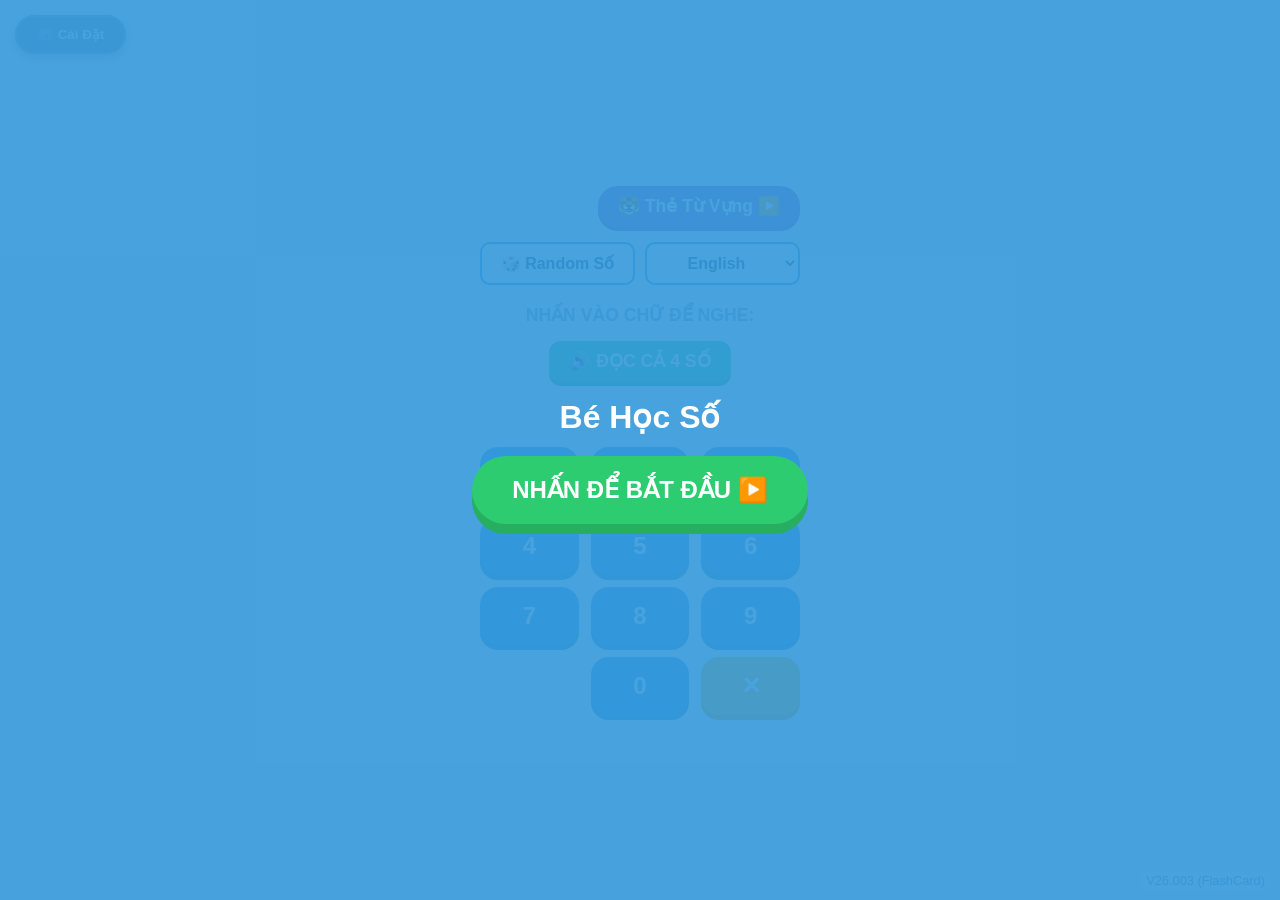
==== index.html @ e9eb3eee "V26.004 (edge-tts)" ====
<!DOCTYPE html>
<html lang="vi">

<head>
    <meta charset="UTF-8">
    <meta name="viewport" content="width=device-width, initial-scale=1.0, maximum-scale=1.0, user-scalable=no">
    <title>Bé học số - Tương tác từng chữ</title>
    <style>
        body {
            font-family: 'Segoe UI', Arial, sans-serif;
            display: flex;
            flex-direction: column;
            align-items: center;
            justify-content: center;
            min-height: 100vh;
            margin: 0;
            padding: 20px;
            background-color: #f8f9fa;
            box-sizing: border-box;
        }

        .controls {
            display: flex;
            gap: 10px;
            margin-bottom: 20px;
            width: 100%;
            max-width: 320px;
        }

        .control-btn,
        .lang-select {
            padding: 10px;
            font-size: 1rem;
            border-radius: 10px;
            border: 2px solid #3498db;
            background-color: white;
            cursor: pointer;
            font-weight: bold;
            color: #2c3e50;
            flex: 1;
            text-align: center;
            outline: none;
            font-family: inherit;
        }

        .control-btn:active {
            background-color: #f1f2f6;
        }

        .instruction {
            color: #95a5a6;
            font-size: 1.1rem;
            margin-bottom: 15px;
            font-weight: bold;
            text-align: center;
        }

        /* Khu vực các nút chữ số */
        .word-container {
            display: flex;
            gap: 6px;
            margin-bottom: 20px;
            flex-wrap: nowrap;
            justify-content: center;
            width: 100%;
            max-width: 100%;
        }

        .word-btn {
            background: white;
            border: 2px solid #3498db;
            color: #3498db;
            padding: 8px 4px;
            border-radius: 12px;
            font-weight: 800;
            font-size: 0.9rem;
            cursor: pointer;
            display: flex;
            flex-direction: column;
            align-items: center;
            gap: 5px;
            transition: all 0.2s;
            flex: 1 1 0;
            min-width: 0;
            word-break: break-word;
            text-align: center;
        }

        .word-btn:active {
            transform: scale(0.9);
            background-color: #3498db;
            color: white;
        }

        .word-btn span {
            font-size: 0.8rem;
        }

        /* Icon loa nhỏ */

        /* Khu vực hiển thị số đã bấm */
        .input-slots {
            display: flex;
            gap: 8px;
            margin-bottom: 30px;
            flex-wrap: nowrap;
            justify-content: center;
            width: 100%;
        }

        .slot {
            width: 50px;
            height: 55px;
            border-bottom: 5px solid #bdc3c7;
            font-size: 2rem;
            font-weight: bold;
            text-align: center;
            display: flex;
            align-items: center;
            justify-content: center;
            color: #2c3e50;
            flex: 0 1 50px;
        }

        .correct {
            color: #2ecc71 !important;
            border-bottom-color: #2ecc71 !important;
        }

        .wrong {
            color: #e74c3c !important;
            border-bottom-color: #e74c3c !important;
        }

        /* Bàn phím số */
        .keypad {
            display: grid;
            grid-template-columns: repeat(3, 1fr);
            gap: 12px;
            width: 100%;
            max-width: 320px;
        }

        .keypad button {
            background-color: #3498db;
            color: white;
            border: none;
            padding: 15px;
            font-size: 1.5rem;
            border-radius: 18px;
            cursor: pointer;
            box-shadow: 0 5px #2980b9;
            font-weight: bold;
        }

        .keypad button:active {
            box-shadow: 0 0 #2980b9;
            transform: translateY(4px);
        }

        .btn-reset {
            background-color: #f1c40f !important;
            box-shadow: 0 5px #f39c12 !important;
        }

        .speak-all-btn {
            background-color: #2ecc71;
            color: white;
            border: none;
            padding: 10px 20px;
            font-size: 1.1rem;
            border-radius: 12px;
            cursor: pointer;
            font-weight: bold;
            margin-bottom: 15px;
            box-shadow: 0 4px #27ae60;
            display: flex;
            align-items: center;
            gap: 8px;
            transition: all 0.2s;
        }

        .speak-all-btn:active {
            box-shadow: 0 0 #27ae60;
            transform: translateY(4px);
        }

        .version-label {
            position: fixed;
            bottom: 10px;
            right: 10px;
            font-size: 0.8rem;
            color: #7f8c8d;
            background: rgba(255, 255, 255, 0.8);
            padding: 2px 5px;
            border-radius: 4px;
            pointer-events: none;
        }

        @keyframes bounce {

            0%,
            100% {
                transform: translateY(0);
            }

            50% {
                transform: translateY(-20px);
            }
        }

        /* Modal Settings */
        .modal-overlay {
            display: none; position: fixed; top: 0; left: 0; width: 100%; height: 100%;
            background: rgba(0,0,0,0.8); z-index: 2500; justify-content: center; align-items: center; padding: 20px; box-sizing: border-box;
        }
        .modal-content {
            background: white; color: #2c3e50; padding: 25px; border-radius: 20px; width: 100%; max-width: 350px;
            box-shadow: 0 10px 30px rgba(0,0,0,0.5); text-align: center;
        }
        .modal-content select {
            width:100%; padding:10px; border-radius:10px; border:2px solid #bdc3c7; outline:none; font-size:1rem;
        }
        .modal-actions { display: flex; gap: 10px; margin-top: 25px; }
        .modal-btn {
            flex: 1; padding: 12px; border: none; border-radius: 10px; font-size: 1.1rem;
            font-weight: bold; cursor: pointer; color: white; transition: transform 0.2s;
        }
        .modal-btn:active { transform: scale(0.95); }
        .btn-save { background: #2ecc71; }
        .btn-cancel { background: #e74c3c; }
        .btn-settings { position: fixed; left: 15px; top: 15px; background: #7f8c8d; color: white; border: 2px solid #95a5a6; padding: 10px 20px; border-radius: 30px; font-weight: bold; cursor: pointer; box-shadow: 0 4px 10px rgba(0,0,0,0.3); z-index: 1000; }
    </style>
</head>

<body>
    <button onclick="showSettingsModal()" class="btn-settings">⚙️ Cài Đặt</button>

    <!-- Modal Cài Đặt TTS -->
    <div class="modal-overlay" id="settings-modal" style="z-index: 3000;">
        <div class="modal-content">
            <h2>⚙️ Cài Đặt Giọng Đọc</h2>
            
            <div style="text-align: left; margin-bottom: 5px; font-weight:bold;">Nguồn âm thanh:</div>
            <select id="tts-engine" onchange="updateSettingsUI()">
                <option value="google">Google Translate (Mạng/Ổn định)</option>
                <option value="system">Giọng máy tính (Nhiều tuỳ chọn/Offline)</option>
                <option value="edge">Edge Neural TTS (Cao cấp/Mạng)</option>
            </select>

            <div id="system-voice-settings" style="display:none; margin-top:15px;">
                <div style="text-align: left; margin-bottom: 5px; font-weight:bold;">Giọng Tiếng Anh:</div>
                <select id="voice-en"></select>
                
                <div style="text-align: left; margin-bottom: 5px; margin-top: 10px; font-weight:bold;">Giọng Tiếng Việt:</div>
                <select id="voice-vi"></select>
            </div>

            <div id="edge-voice-settings" style="display:none; margin-top:15px;">
                <div style="text-align: left; margin-bottom: 5px; font-weight:bold;">Giọng Tiếng Anh (Cao cấp):</div>
                <select id="edge-en">
                    <option value="en-US-AnaNeural">Ana (Bé Gái)</option>
                    <option value="en-US-ChristopherNeural">Christopher (Bé Trai)</option>
                    <option value="en-US-AriaNeural">Aria (Nữ Trưởng thành)</option>
                    <option value="en-US-GuyNeural">Guy (Nam Trưởng thành)</option>
                    <option value="en-US-JennyNeural">Jenny (Nữ chuẩn)</option>
                </select>
                
                <div style="text-align: left; margin-bottom: 5px; margin-top: 10px; font-weight:bold;">Giọng Tiếng Việt (Cao cấp):</div>
                <select id="edge-vi">
                    <option value="vi-VN-HoaiMyNeural">Hoài My (Nữ chuẩn)</option>
                    <option value="vi-VN-NamMinhNeural">Nam Minh (Nam chuẩn)</option>
                </select>
            </div>

            <div style="text-align: left; margin-top: 20px; font-weight:bold;">Tốc độ đọc: <span id="speed-val">1.0</span>x</div>
            <input type="range" id="tts-speed" min="0.5" max="2.0" step="0.1" value="1.0" oninput="document.getElementById('speed-val').innerText = this.value" style="width: 100%; height:8px; margin-top:10px; border-radius:5px; appearance: none; background:#ecf0f1; outline:none;">

            <div class="modal-actions">
                <button class="modal-btn btn-cancel" onclick="document.getElementById('settings-modal').style.display='none'">Đóng</button>
                <button class="modal-btn btn-save" onclick="saveSettings()">Lưu & Thử</button>
            </div>
        </div>
    </div>
    <div id="overlay"
        style="position: fixed; top:0; left:0; width:100%; height:100%; background:rgba(52, 152, 219, 0.9); z-index:1000; display:flex; align-items:center; justify-content:center; flex-direction:column; color:white;">
        <h1 style="margin-bottom:20px;">Bé Học Số</h1>
        <button onclick="startApp()"
            style="padding: 20px 40px; font-size: 1.5rem; border-radius: 50px; border:none; background:#2ecc71; color:white; font-weight:bold; cursor:pointer; box-shadow: 0 10px #27ae60;">
            NHẤN ĐỂ BẮT ĐẦU ▶️
        </button>
    </div>

    <!-- Màn hình chúc mừng -->
    <div id="congrat-overlay"
        style="display: none; position: fixed; top:0; left:0; width:100%; height:100%; background:rgba(0, 0, 0, 0.85); z-index:2000; align-items:center; justify-content:center; flex-direction:column; color:white;">
        <div style="font-size: 100px; margin-bottom: 20px; animation: bounce 1s infinite;">🎉🏅🎉</div>
        <h1 id="congrat-msg"
            style="color: #f1c40f; text-shadow: 0 0 10px #f39c12; font-size: 2.5rem; text-align: center;">Chúc mừng bé!
        </h1>
        <button onclick="nextLesson()"
            style="margin-top: 30px; padding: 15px 35px; font-size: 1.5rem; border-radius: 25px; border:none; background:#e74c3c; color:white; font-weight:bold; cursor:pointer; box-shadow: 0 8px #c0392b;">
            Chơi tiếp ▶️
        </button>
    </div>

    <!-- Nút chuyển sang trang FlashCard -->
    <div style="width: 100%; max-width: 320px; display: flex; justify-content: flex-end; margin-bottom: 15px;">
        <a href="flashCard.html"
            style="background: #9b59b6; color: white; padding: 10px 20px; border-radius: 20px; text-decoration: none; font-weight: bold; box-shadow: 0 4px #8e44ad; font-size: 1.1rem; display: flex; align-items: center; gap: 5px;">
            🐯 Thẻ Từ Vựng ▶️
        </a>
    </div>

    <div class="controls">
        <button onclick="generateRandomLesson()" class="control-btn">🎲 Random Số</button>
        <select id="lang-select" onchange="changeLanguage()" class="lang-select">
            <option value="en">English</option>
            <option value="vi">Tiếng Việt</option>
        </select>
    </div>

    <div class="instruction">NHẤN VÀO CHỮ ĐỂ NGHE:</div>


    <button onclick="speakAllNumbers()" class="speak-all-btn">🔊 ĐỌC CẢ 4 SỐ</button>

    <div class="word-container" id="word-container">
        <!-- Will be generated by JS -->
    </div>

    <div class="input-slots" id="input-slots">
        <!-- Will be generated by JS -->
    </div>

    <div class="keypad">
        <button onclick="press(1)">1</button>
        <button onclick="press(2)">2</button>
        <button onclick="press(3)">3</button>
        <button onclick="press(4)">4</button>
        <button onclick="press(5)">5</button>
        <button onclick="press(6)">6</button>
        <button onclick="press(7)">7</button>
        <button onclick="press(8)">8</button>
        <button onclick="press(9)">9</button>
        <div style="visibility: hidden;"></div>
        <button onclick="press(0)">0</button>
        <button class="btn-reset" onclick="reset()">✕</button>
        <audio id="ttsAudio"></audio>

        <script>
            const numWords = {
                'en': ['Zero', 'One', 'Two', 'Three', 'Four', 'Five', 'Six', 'Seven', 'Eight', 'Nine'],
                'vi': ['Không', 'Một', 'Hai', 'Ba', 'Bốn', 'Năm', 'Sáu', 'Bảy', 'Tám', 'Chín']
            };

            let currentLanguage = 'en';
            let targetNumbers = [];
            let currentIndex = 0;
            let ttsAudio;
            const soundMap = {
                0: 'sound/Zero.mp3',
                1: 'sound/One.mp3',
                2: 'sound/Two.mp3',
                3: 'sound/Three.mp3',
                4: 'sound/Four.mp3',
                5: 'sound/Five.mp3',
                6: 'sound/Six.mp3',
                7: 'sound/Seven.mp3',
                8: 'sound/Eight.mp3',
                9: 'sound/Nine.mp3'
            };
            const speechSupported = 'speechSynthesis' in window;

            // -- SETTINGS LOGIC --
            let sysVoices = [];
            let ttsSettings = {
                engine: 'google',
                speed: 1.0,
                voiceEn: '',
                voiceVi: '',
                edgeEn: 'en-US-AnaNeural',
                edgeVi: 'vi-VN-HoaiMyNeural'
            };

            try {
                const savedSettings = localStorage.getItem('sunny_tts_settings');
                if (savedSettings) ttsSettings = JSON.parse(savedSettings);
            } catch (e) {}

            function populateVoices() {
                sysVoices = window.speechSynthesis.getVoices();
                const enSelect = document.getElementById('voice-en');
                const viSelect = document.getElementById('voice-vi');
                
                enSelect.innerHTML = '<option value="">-- Mặc định --</option>';
                viSelect.innerHTML = '<option value="">-- Mặc định --</option>';

                sysVoices.forEach(voice => {
                    const opt = `<option value="${voice.name}">${voice.name} (${voice.lang || 'Khác'})</option>`;
                    enSelect.innerHTML += opt;
                    viSelect.innerHTML += opt;
                });

                enSelect.value = ttsSettings.voiceEn || '';
                viSelect.value = ttsSettings.voiceVi || '';
            }

            if ('speechSynthesis' in window) {
                speechSynthesis.onvoiceschanged = populateVoices;
            }

            function showSettingsModal() {
                document.getElementById('tts-engine').value = ttsSettings.engine;
                document.getElementById('tts-speed').value = ttsSettings.speed;
                document.getElementById('speed-val').innerText = ttsSettings.speed;
                document.getElementById('edge-en').value = ttsSettings.edgeEn || 'en-US-AnaNeural';
                document.getElementById('edge-vi').value = ttsSettings.edgeVi || 'vi-VN-HoaiMyNeural';
                
                if (sysVoices.length === 0) populateVoices();
                
                updateSettingsUI();
                document.getElementById('settings-modal').style.display = 'flex';
            }

            function updateSettingsUI() {
                const engine = document.getElementById('tts-engine').value;
                document.getElementById('system-voice-settings').style.display = engine === 'system' ? 'block' : 'none';
                document.getElementById('edge-voice-settings').style.display = engine === 'edge' ? 'block' : 'none';
            }

            function saveSettings() {
                ttsSettings.engine = document.getElementById('tts-engine').value;
                ttsSettings.speed = parseFloat(document.getElementById('tts-speed').value);
                ttsSettings.voiceEn = document.getElementById('voice-en').value;
                ttsSettings.voiceVi = document.getElementById('voice-vi').value;
                ttsSettings.edgeEn = document.getElementById('edge-en').value;
                ttsSettings.edgeVi = document.getElementById('edge-vi').value;
                
                localStorage.setItem('sunny_tts_settings', JSON.stringify(ttsSettings));
                document.getElementById('settings-modal').style.display = 'none';

                speakText(currentLanguage === 'vi' ? 'Đã lưu cấu hình' : 'Settings saved');
            }
            // --------------------

            const edgeBlobCache = {};
            function playEdgeTTS(text, lang, speed) {
                const voice = lang === 'en' ? (ttsSettings.edgeEn || 'en-US-AnaNeural') : (ttsSettings.edgeVi || 'vi-VN-HoaiMyNeural');
                const cacheKey = voice + "_" + text;
                
                if (edgeBlobCache[cacheKey]) {
                    ttsAudio.src = edgeBlobCache[cacheKey];
                    ttsAudio.playbackRate = speed;
                    ttsAudio.play().catch(e => fallbackSpeakText(text, lang === 'en' ? 'en-US' : 'vi-VN'));
                    return;
                }

                const ws = new WebSocket("wss://speech.platform.bing.com/consumer/speech/synthesize/readaloud/edge/v1?TrustedClientToken=6A5AA1D4EAFF4E9FB37E23D68491D6F4");
                let audioParts = [];

                ws.onopen = () => {
                    const reqId = 'xxxxxxxx-xxxx-4xxx-yxxx-xxxxxxxxxxxx'.replace(/[xy]/g, function(c) {
                        var r = Math.random() * 16 | 0, v = c == 'x' ? r : (r & 0x3 | 0x8);
                        return v.toString(16);
                    });
                    ws.send(`X-Timestamp:${new Date().toISOString()}\r\nContent-Type:application/json; charset=utf-8\r\nPath:speech.config\r\n\r\n{"context":{"synthesis":{"audio":{"metadataoptions":{"sentenceBoundaryEnabled":"false","wordBoundaryEnabled":"true"},"outputFormat":"audio-24khz-48kbitrate-mono-mp3"}}}}`);
                    ws.send(`X-RequestId:${reqId}\r\nContent-Type:application/ssml+xml\r\nX-Timestamp:${new Date().toISOString()}\r\nPath:ssml\r\n\r\n<speak version='1.0' xmlns='http://www.w3.org/2001/10/synthesis' xml:lang='en-US'><voice name='${voice}'>${text}</voice></speak>`);
                };

                ws.onmessage = async (e) => {
                    if (typeof e.data === 'string') {
                        if (e.data.includes('Path:turn.end')) {
                            ws.close();
                            const blob = new Blob(audioParts, { type: 'audio/mp3' });
                            const url = URL.createObjectURL(blob);
                            edgeBlobCache[cacheKey] = url;
                            ttsAudio.src = url;
                            ttsAudio.playbackRate = speed;
                            ttsAudio.play().catch(err => fallbackSpeakText(text, lang === 'en' ? 'en-US' : 'vi-VN'));
                        }
                    } else {
                        const buffer = await e.data.arrayBuffer();
                        const view = new Uint8Array(buffer);
                        let headerEnd = -1;
                        for (let i = 0; i < view.length - 3; i++) {
                            if (view[i] === 13 && view[i+1] === 10 && view[i+2] === 13 && view[i+3] === 10) {
                                headerEnd = i + 4;
                                break;
                            }
                        }
                        if (headerEnd !== -1) {
                            audioParts.push(buffer.slice(headerEnd));
                        }
                    }
                };
                ws.onerror = () => fallbackSpeakText(text, lang === 'en' ? 'en-US' : 'vi-VN');
            }

            function fallbackSpeakText(text, langCode) {
                if ('speechSynthesis' in window) {
                    const utterance = new SpeechSynthesisUtterance(text);
                    utterance.lang = langCode;
                    
                    if (ttsSettings.engine === 'system') {
                        utterance.rate = ttsSettings.speed;
                        const targetVoiceName = langCode.startsWith("en") ? ttsSettings.voiceEn : ttsSettings.voiceVi;
                        if (targetVoiceName && sysVoices.length > 0) {
                            const matchedVoice = sysVoices.find(v => v.name === targetVoiceName);
                            if (matchedVoice) utterance.voice = matchedVoice;
                        }
                    } else {
                        utterance.rate = 1.0;
                    }
                    
                    utterance.pitch = 1.0;
                    window.speechSynthesis.cancel();
                    window.speechSynthesis.speak(utterance);
                }
            }

            function speakText(text) {
                if (!ttsAudio) ttsAudio = document.getElementById('ttsAudio');
                
                if (ttsAudio) ttsAudio.playbackRate = ttsSettings.speed;

                const lang = document.getElementById('lang-select').value;
                const gLang = lang === 'en' ? 'en' : 'vi'; // Google TTS code
                const fallbackLang = lang === 'en' ? 'en-US' : 'vi-VN'; // Web Speech API code

                if (ttsSettings.engine === 'system') {
                    fallbackSpeakText(text, fallbackLang);
                    return;
                }
                
                if (ttsSettings.engine === 'edge') {
                    playEdgeTTS(text, lang, ttsSettings.speed);
                    return;
                }

                if (ttsAudio) {
                    const url = `https://translate.googleapis.com/translate_tts?ie=UTF-8&client=tw-ob&tl=${gLang}&q=${encodeURIComponent(text)}`;
                    ttsAudio.src = url;
                    ttsAudio.play().catch(e => {
                        console.log("Audio play failed, using fallback:", e);
                        fallbackSpeakText(text, fallbackLang);
                    });
                } else {
                    fallbackSpeakText(text, fallbackLang);
                }
            }

            function playAudioForNumber(num) {
                const audioSrc = soundMap[num];
                if (audioSrc && ttsAudio) {
                    ttsAudio.src = audioSrc;
                    ttsAudio.play().catch(err => {
                        console.error('Audio file play error:', err);
                        speakText(numWords[currentLanguage][num]);
                    });
                    return;
                }
                speakText(numWords[currentLanguage][num]);
            }

            function speakNum(num) {
                playAudioForNumber(num);
            }

            function speakAllNumbers() {
                if (!ttsAudio) {
                    speakText(targetNumbers.map(num => numWords[currentLanguage][num]).join(' '));
                    return;
                }

                const sequence = targetNumbers.filter(num => soundMap[num]);
                if (sequence.length === 0) {
                    speakText(targetNumbers.map(num => numWords[currentLanguage][num]).join(' '));
                    return;
                }

                let index = 0;
                ttsAudio.onended = () => {
                    index += 1;
                    if (index < sequence.length) {
                        ttsAudio.src = soundMap[sequence[index]];
                        ttsAudio.play().catch(err => {
                            console.error('Audio sequence error:', err);
                            speakText(targetNumbers.map(num => numWords[currentLanguage][num]).join(' '));
                        });
                    }
                };

                ttsAudio.src = soundMap[sequence[index]];
                ttsAudio.play().catch(err => {
                    console.error('Audio sequence start error:', err);
                    speakText(targetNumbers.map(num => numWords[currentLanguage][num]).join(' '));
                });
            }

            // Hàm khởi tạo sau khi bé nhấn nút Bắt đầu
            function startApp() {
                document.getElementById('overlay').style.display = 'none'; // Ẩn màn hình chờ

                ttsAudio = document.getElementById('ttsAudio');
                if (ttsAudio) {
                    ttsAudio.src = "[data-uri]";
                    ttsAudio.play().catch(e => {
                        console.warn("Silent unlock failed:", e);
                    });
                }

                setTimeout(() => {
                    speakText(currentLanguage === 'vi' ? 'Chào bé' : 'Hello');
                }, 300);

                generateRandomLesson();
            }

            function changeLanguage() {
                currentLanguage = document.getElementById('lang-select').value;
                renderWords();
            }

            function renderWords() {
                const wordContainer = document.getElementById('word-container');
                wordContainer.innerHTML = targetNumbers.map(num => {
                    const word = numWords[currentLanguage][num];
                    return `<button class="word-btn" onclick="speakNum(${num})">${word.toUpperCase()} <span>🔊</span></button>`;
                }).join('');
            }

            function generateRandomLesson() {
                targetNumbers = Array.from({ length: 4 }, () => Math.floor(Math.random() * 10));
                currentIndex = 0;
                renderWords();

                const inputSlots = document.getElementById('input-slots');
                inputSlots.innerHTML = targetNumbers.map((_, i) => `<div class="slot" id="slot-${i}"></div>`).join('');
            }

            function press(num) {
                if (currentIndex >= targetNumbers.length) return;
                const currentSlot = document.getElementById(`slot-${currentIndex}`);
                currentSlot.innerText = num;

                if (num === targetNumbers[currentIndex]) {
                    currentSlot.classList.add('correct');
                    speakNum(num);
                } else {
                    currentSlot.classList.add('wrong');
                }
                currentIndex++;

                if (currentIndex === targetNumbers.length) {
                    checkWinCondition();
                }
            }

            function checkWinCondition() {
                let allCorrect = true;
                for (let i = 0; i < targetNumbers.length; i++) {
                    const slot = document.getElementById(`slot-${i}`);
                    if (!slot.classList.contains('correct')) {
                        allCorrect = false;
                        break;
                    }
                }

                if (allCorrect) {
                    setTimeout(() => {
                        const overlay = document.getElementById('congrat-overlay');
                        const msg = document.getElementById('congrat-msg');
                        msg.innerText = currentLanguage === 'vi' ? 'Tuyệt vời!' : 'Excellent!';
                        overlay.style.display = 'flex';
                        speakText(currentLanguage === 'vi' ? 'Chúc mừng bé!' : 'Congratulations!');
                    }, 800);
                }
            }

            function nextLesson() {
                document.getElementById('congrat-overlay').style.display = 'none';
                generateRandomLesson();
            }

            function reset() {
                if (currentIndex > 0) {
                    currentIndex--;
                    const slot = document.getElementById(`slot-${currentIndex}`);
                    slot.innerText = "";
                    slot.classList.remove('correct', 'wrong');
                }
            }
        </script>

        <div class="version-label" id="debug-version">V26.003 (FlashCard)</div>
</body>

</html>
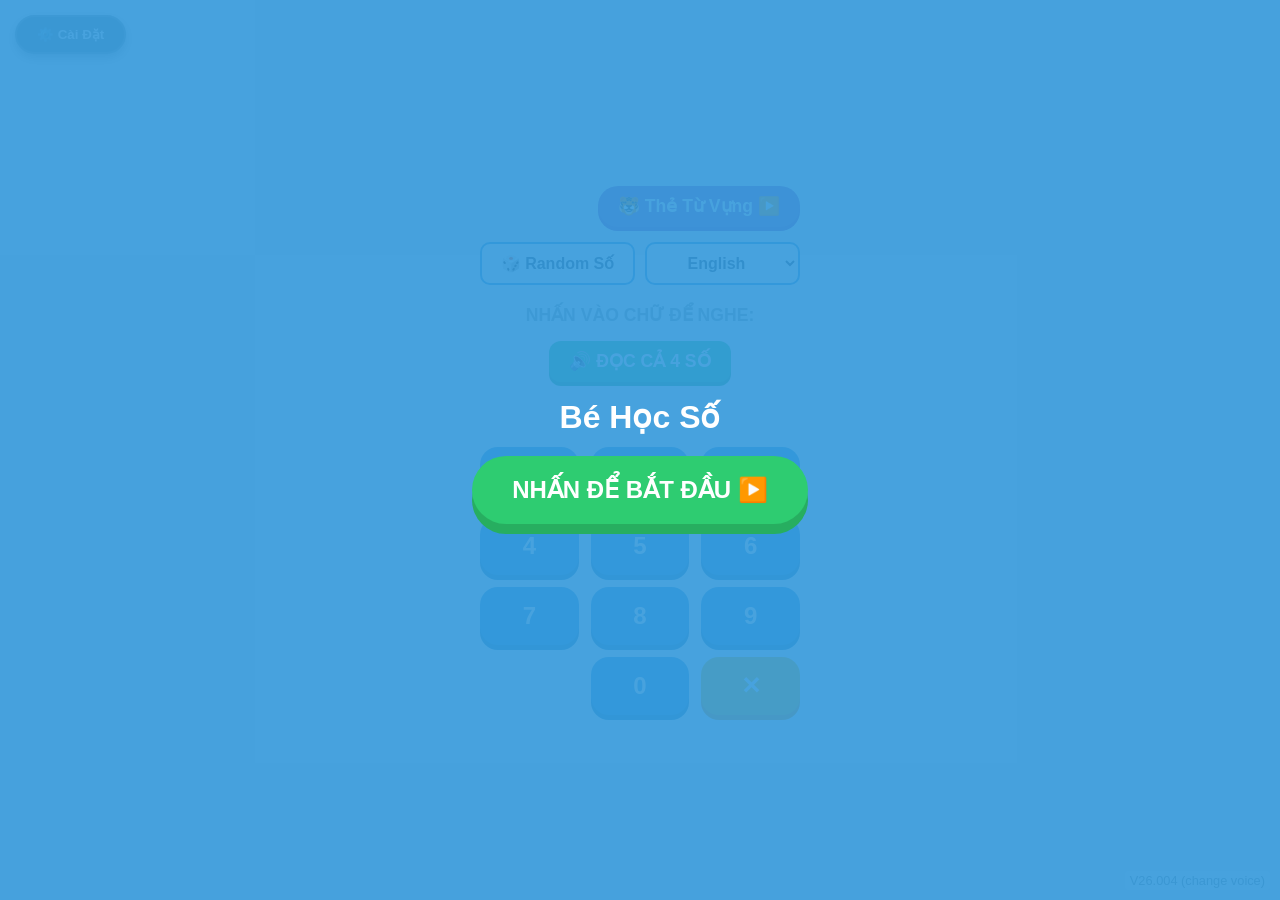
==== commit 846f8122: "V26.004 (change voice)" ====
--- a/index.html
+++ b/index.html
@@ -211,25 +211,84 @@
 
         /* Modal Settings */
         .modal-overlay {
-            display: none; position: fixed; top: 0; left: 0; width: 100%; height: 100%;
-            background: rgba(0,0,0,0.8); z-index: 2500; justify-content: center; align-items: center; padding: 20px; box-sizing: border-box;
-        }
+            display: none;
+            position: fixed;
+            top: 0;
+            left: 0;
+            width: 100%;
+            height: 100%;
+            background: rgba(0, 0, 0, 0.8);
+            z-index: 2500;
+            justify-content: center;
+            align-items: center;
+            padding: 20px;
+            box-sizing: border-box;
+        }
+
         .modal-content {
-            background: white; color: #2c3e50; padding: 25px; border-radius: 20px; width: 100%; max-width: 350px;
-            box-shadow: 0 10px 30px rgba(0,0,0,0.5); text-align: center;
-        }
+            background: white;
+            color: #2c3e50;
+            padding: 25px;
+            border-radius: 20px;
+            width: 100%;
+            max-width: 350px;
+            box-shadow: 0 10px 30px rgba(0, 0, 0, 0.5);
+            text-align: center;
+        }
+
         .modal-content select {
-            width:100%; padding:10px; border-radius:10px; border:2px solid #bdc3c7; outline:none; font-size:1rem;
-        }
-        .modal-actions { display: flex; gap: 10px; margin-top: 25px; }
+            width: 100%;
+            padding: 10px;
+            border-radius: 10px;
+            border: 2px solid #bdc3c7;
+            outline: none;
+            font-size: 1rem;
+        }
+
+        .modal-actions {
+            display: flex;
+            gap: 10px;
+            margin-top: 25px;
+        }
+
         .modal-btn {
-            flex: 1; padding: 12px; border: none; border-radius: 10px; font-size: 1.1rem;
-            font-weight: bold; cursor: pointer; color: white; transition: transform 0.2s;
-        }
-        .modal-btn:active { transform: scale(0.95); }
-        .btn-save { background: #2ecc71; }
-        .btn-cancel { background: #e74c3c; }
-        .btn-settings { position: fixed; left: 15px; top: 15px; background: #7f8c8d; color: white; border: 2px solid #95a5a6; padding: 10px 20px; border-radius: 30px; font-weight: bold; cursor: pointer; box-shadow: 0 4px 10px rgba(0,0,0,0.3); z-index: 1000; }
+            flex: 1;
+            padding: 12px;
+            border: none;
+            border-radius: 10px;
+            font-size: 1.1rem;
+            font-weight: bold;
+            cursor: pointer;
+            color: white;
+            transition: transform 0.2s;
+        }
+
+        .modal-btn:active {
+            transform: scale(0.95);
+        }
+
+        .btn-save {
+            background: #2ecc71;
+        }
+
+        .btn-cancel {
+            background: #e74c3c;
+        }
+
+        .btn-settings {
+            position: fixed;
+            left: 15px;
+            top: 15px;
+            background: #7f8c8d;
+            color: white;
+            border: 2px solid #95a5a6;
+            padding: 10px 20px;
+            border-radius: 30px;
+            font-weight: bold;
+            cursor: pointer;
+            box-shadow: 0 4px 10px rgba(0, 0, 0, 0.3);
+            z-index: 1000;
+        }
     </style>
 </head>
 
@@ -240,7 +299,7 @@
     <div class="modal-overlay" id="settings-modal" style="z-index: 3000;">
         <div class="modal-content">
             <h2>⚙️ Cài Đặt Giọng Đọc</h2>
-            
+
             <div style="text-align: left; margin-bottom: 5px; font-weight:bold;">Nguồn âm thanh:</div>
             <select id="tts-engine" onchange="updateSettingsUI()">
                 <option value="google">Google Translate (Mạng/Ổn định)</option>
@@ -251,33 +310,41 @@
             <div id="system-voice-settings" style="display:none; margin-top:15px;">
                 <div style="text-align: left; margin-bottom: 5px; font-weight:bold;">Giọng Tiếng Anh:</div>
                 <select id="voice-en"></select>
-                
-                <div style="text-align: left; margin-bottom: 5px; margin-top: 10px; font-weight:bold;">Giọng Tiếng Việt:</div>
+
+                <div style="text-align: left; margin-bottom: 5px; margin-top: 10px; font-weight:bold;">Giọng Tiếng Việt:
+                </div>
                 <select id="voice-vi"></select>
             </div>
 
             <div id="edge-voice-settings" style="display:none; margin-top:15px;">
                 <div style="text-align: left; margin-bottom: 5px; font-weight:bold;">Giọng Tiếng Anh (Cao cấp):</div>
                 <select id="edge-en">
-                    <option value="en-US-AnaNeural">Ana (Bé Gái)</option>
-                    <option value="en-US-ChristopherNeural">Christopher (Bé Trai)</option>
-                    <option value="en-US-AriaNeural">Aria (Nữ Trưởng thành)</option>
-                    <option value="en-US-GuyNeural">Guy (Nam Trưởng thành)</option>
-                    <option value="en-US-JennyNeural">Jenny (Nữ chuẩn)</option>
+                    <option value="en-US-AnaNeural">Ana (Bé Gái - Mỹ)</option>
+                    <option value="en-US-ChristopherNeural">Christopher (Bé Trai - Mỹ)</option>
+                    <option value="en-US-EricNeural">Eric (Trẻ em - Mỹ)</option>
+                    <option value="en-GB-SoniaNeural">Sonia (Nữ - Anh)</option>
+                    <option value="en-GB-RyanNeural">Ryan (Nam - Anh)</option>
+                    <option value="en-US-JennyNeural">Jenny (Nữ chuẩn - Mỹ)</option>
+                    <option value="en-US-GuyNeural">Guy (Nam chuẩn - Mỹ)</option>
                 </select>
-                
-                <div style="text-align: left; margin-bottom: 5px; margin-top: 10px; font-weight:bold;">Giọng Tiếng Việt (Cao cấp):</div>
+
+                <div style="text-align: left; margin-bottom: 5px; margin-top: 10px; font-weight:bold;">Giọng Tiếng Việt
+                    (Cao cấp):</div>
                 <select id="edge-vi">
                     <option value="vi-VN-HoaiMyNeural">Hoài My (Nữ chuẩn)</option>
-                    <option value="vi-VN-NamMinhNeural">Nam Minh (Nam chuẩn)</option>
+                    <option value="vi-VN-NamMinhNeural">Nam Minh (Nam trầm)</option>
                 </select>
             </div>
 
-            <div style="text-align: left; margin-top: 20px; font-weight:bold;">Tốc độ đọc: <span id="speed-val">1.0</span>x</div>
-            <input type="range" id="tts-speed" min="0.5" max="2.0" step="0.1" value="1.0" oninput="document.getElementById('speed-val').innerText = this.value" style="width: 100%; height:8px; margin-top:10px; border-radius:5px; appearance: none; background:#ecf0f1; outline:none;">
+            <div style="text-align: left; margin-top: 20px; font-weight:bold;">Tốc độ đọc: <span
+                    id="speed-val">1.0</span>x</div>
+            <input type="range" id="tts-speed" min="0.5" max="2.0" step="0.1" value="1.0"
+                oninput="document.getElementById('speed-val').innerText = this.value"
+                style="width: 100%; height:8px; margin-top:10px; border-radius:5px; appearance: none; background:#ecf0f1; outline:none;">
 
             <div class="modal-actions">
-                <button class="modal-btn btn-cancel" onclick="document.getElementById('settings-modal').style.display='none'">Đóng</button>
+                <button class="modal-btn btn-cancel"
+                    onclick="document.getElementById('settings-modal').style.display='none'">Đóng</button>
                 <button class="modal-btn btn-save" onclick="saveSettings()">Lưu & Thử</button>
             </div>
         </div>
@@ -386,13 +453,13 @@
             try {
                 const savedSettings = localStorage.getItem('sunny_tts_settings');
                 if (savedSettings) ttsSettings = JSON.parse(savedSettings);
-            } catch (e) {}
+            } catch (e) { }
 
             function populateVoices() {
                 sysVoices = window.speechSynthesis.getVoices();
                 const enSelect = document.getElementById('voice-en');
                 const viSelect = document.getElementById('voice-vi');
-                
+
                 enSelect.innerHTML = '<option value="">-- Mặc định --</option>';
                 viSelect.innerHTML = '<option value="">-- Mặc định --</option>';
 
@@ -416,9 +483,9 @@
                 document.getElementById('speed-val').innerText = ttsSettings.speed;
                 document.getElementById('edge-en').value = ttsSettings.edgeEn || 'en-US-AnaNeural';
                 document.getElementById('edge-vi').value = ttsSettings.edgeVi || 'vi-VN-HoaiMyNeural';
-                
+
                 if (sysVoices.length === 0) populateVoices();
-                
+
                 updateSettingsUI();
                 document.getElementById('settings-modal').style.display = 'flex';
             }
@@ -436,7 +503,7 @@
                 ttsSettings.voiceVi = document.getElementById('voice-vi').value;
                 ttsSettings.edgeEn = document.getElementById('edge-en').value;
                 ttsSettings.edgeVi = document.getElementById('edge-vi').value;
-                
+
                 localStorage.setItem('sunny_tts_settings', JSON.stringify(ttsSettings));
                 document.getElementById('settings-modal').style.display = 'none';
 
@@ -448,11 +515,16 @@
             function playEdgeTTS(text, lang, speed) {
                 const voice = lang === 'en' ? (ttsSettings.edgeEn || 'en-US-AnaNeural') : (ttsSettings.edgeVi || 'vi-VN-HoaiMyNeural');
                 const cacheKey = voice + "_" + text;
-                
+                const xmlLang = lang === 'en' ? 'en-US' : 'vi-VN';
+                const fallbackLang = lang === 'en' ? 'en-US' : 'vi-VN';
+
                 if (edgeBlobCache[cacheKey]) {
                     ttsAudio.src = edgeBlobCache[cacheKey];
-                    ttsAudio.playbackRate = speed;
-                    ttsAudio.play().catch(e => fallbackSpeakText(text, lang === 'en' ? 'en-US' : 'vi-VN'));
+                    ttsAudio.oncanplaythrough = () => {
+                        ttsAudio.playbackRate = speed;
+                        ttsAudio.play().catch(e => { });
+                        ttsAudio.oncanplaythrough = null;
+                    };
                     return;
                 }
 
@@ -460,12 +532,9 @@
                 let audioParts = [];
 
                 ws.onopen = () => {
-                    const reqId = 'xxxxxxxx-xxxx-4xxx-yxxx-xxxxxxxxxxxx'.replace(/[xy]/g, function(c) {
-                        var r = Math.random() * 16 | 0, v = c == 'x' ? r : (r & 0x3 | 0x8);
-                        return v.toString(16);
-                    });
+                    const reqId = 'xxxxxxxxxxxx4xxxyxxxxxxxxxxxxxxx'.replace(/[xy]/g, c => (c == 'x' ? Math.random() * 16 | 0 : (Math.random() * 16 | 0 & 0x3 | 0x8)).toString(16));
                     ws.send(`X-Timestamp:${new Date().toISOString()}\r\nContent-Type:application/json; charset=utf-8\r\nPath:speech.config\r\n\r\n{"context":{"synthesis":{"audio":{"metadataoptions":{"sentenceBoundaryEnabled":"false","wordBoundaryEnabled":"true"},"outputFormat":"audio-24khz-48kbitrate-mono-mp3"}}}}`);
-                    ws.send(`X-RequestId:${reqId}\r\nContent-Type:application/ssml+xml\r\nX-Timestamp:${new Date().toISOString()}\r\nPath:ssml\r\n\r\n<speak version='1.0' xmlns='http://www.w3.org/2001/10/synthesis' xml:lang='en-US'><voice name='${voice}'>${text}</voice></speak>`);
+                    ws.send(`X-RequestId:${reqId}\r\nContent-Type:application/ssml+xml\r\nX-Timestamp:${new Date().toISOString()}\r\nPath:ssml\r\n\r\n<speak version='1.0' xmlns='http://www.w3.org/2001/10/synthesis' xml:lang='${xmlLang}'><voice name='${voice}'>${text}</voice></speak>`);
                 };
 
                 ws.onmessage = async (e) => {
@@ -476,32 +545,36 @@
                             const url = URL.createObjectURL(blob);
                             edgeBlobCache[cacheKey] = url;
                             ttsAudio.src = url;
-                            ttsAudio.playbackRate = speed;
-                            ttsAudio.play().catch(err => fallbackSpeakText(text, lang === 'en' ? 'en-US' : 'vi-VN'));
+                            ttsAudio.oncanplaythrough = () => {
+                                ttsAudio.playbackRate = speed;
+                                ttsAudio.play().catch(err => fallbackSpeakText(text, fallbackLang));
+                                ttsAudio.oncanplaythrough = null;
+                            };
                         }
                     } else {
                         const buffer = await e.data.arrayBuffer();
                         const view = new Uint8Array(buffer);
                         let headerEnd = -1;
                         for (let i = 0; i < view.length - 3; i++) {
-                            if (view[i] === 13 && view[i+1] === 10 && view[i+2] === 13 && view[i+3] === 10) {
+                            if (view[i] === 13 && view[i + 1] === 10 && view[i + 2] === 13 && view[i + 3] === 10) {
                                 headerEnd = i + 4;
                                 break;
                             }
                         }
-                        if (headerEnd !== -1) {
-                            audioParts.push(buffer.slice(headerEnd));
-                        }
+                        if (headerEnd !== -1) audioParts.push(buffer.slice(headerEnd));
                     }
                 };
-                ws.onerror = () => fallbackSpeakText(text, lang === 'en' ? 'en-US' : 'vi-VN');
+                ws.onerror = () => {
+                    ws.close();
+                    fallbackSpeakText(text, fallbackLang);
+                };
             }
 
             function fallbackSpeakText(text, langCode) {
                 if ('speechSynthesis' in window) {
                     const utterance = new SpeechSynthesisUtterance(text);
                     utterance.lang = langCode;
-                    
+
                     if (ttsSettings.engine === 'system') {
                         utterance.rate = ttsSettings.speed;
                         const targetVoiceName = langCode.startsWith("en") ? ttsSettings.voiceEn : ttsSettings.voiceVi;
@@ -512,7 +585,7 @@
                     } else {
                         utterance.rate = 1.0;
                     }
-                    
+
                     utterance.pitch = 1.0;
                     window.speechSynthesis.cancel();
                     window.speechSynthesis.speak(utterance);
@@ -521,7 +594,7 @@
 
             function speakText(text) {
                 if (!ttsAudio) ttsAudio = document.getElementById('ttsAudio');
-                
+
                 if (ttsAudio) ttsAudio.playbackRate = ttsSettings.speed;
 
                 const lang = document.getElementById('lang-select').value;
@@ -532,7 +605,7 @@
                     fallbackSpeakText(text, fallbackLang);
                     return;
                 }
-                
+
                 if (ttsSettings.engine === 'edge') {
                     playEdgeTTS(text, lang, ttsSettings.speed);
                     return;
@@ -552,7 +625,8 @@
 
             function playAudioForNumber(num) {
                 const audioSrc = soundMap[num];
-                if (audioSrc && ttsAudio) {
+                // Ưu tiên file MP3 chỉ khi dùng Google engine + Tiếng Anh
+                if (ttsSettings.engine === 'google' && currentLanguage === 'en' && audioSrc && ttsAudio) {
                     ttsAudio.src = audioSrc;
                     ttsAudio.play().catch(err => {
                         console.error('Audio file play error:', err);
@@ -560,6 +634,7 @@
                     });
                     return;
                 }
+                // Các trường hợp khác (Edge, System, hoặc Tiếng Việt) dùng TTS
                 speakText(numWords[currentLanguage][num]);
             }
 
@@ -568,34 +643,30 @@
             }
 
             function speakAllNumbers() {
-                if (!ttsAudio) {
-                    speakText(targetNumbers.map(num => numWords[currentLanguage][num]).join(' '));
-                    return;
-                }
-
-                const sequence = targetNumbers.filter(num => soundMap[num]);
-                if (sequence.length === 0) {
-                    speakText(targetNumbers.map(num => numWords[currentLanguage][num]).join(' '));
-                    return;
-                }
-
-                let index = 0;
-                ttsAudio.onended = () => {
-                    index += 1;
-                    if (index < sequence.length) {
+                const textToSpeak = targetNumbers.map(num => numWords[currentLanguage][num]).join(' ');
+
+                // Chế độ đọc từng số bằng MP3 chỉ áp dụng cho Google + English
+                if (ttsSettings.engine === 'google' && currentLanguage === 'en') {
+                    const sequence = targetNumbers.filter(num => soundMap[num]);
+                    if (sequence.length > 0) {
+                        let index = 0;
+                        ttsAudio.onended = () => {
+                            index += 1;
+                            if (index < sequence.length) {
+                                ttsAudio.src = soundMap[sequence[index]];
+                                ttsAudio.play().catch(err => speakText(textToSpeak));
+                            } else {
+                                ttsAudio.onended = null;
+                            }
+                        };
                         ttsAudio.src = soundMap[sequence[index]];
-                        ttsAudio.play().catch(err => {
-                            console.error('Audio sequence error:', err);
-                            speakText(targetNumbers.map(num => numWords[currentLanguage][num]).join(' '));
-                        });
+                        ttsAudio.play().catch(err => speakText(textToSpeak));
+                        return;
                     }
-                };
-
-                ttsAudio.src = soundMap[sequence[index]];
-                ttsAudio.play().catch(err => {
-                    console.error('Audio sequence start error:', err);
-                    speakText(targetNumbers.map(num => numWords[currentLanguage][num]).join(' '));
-                });
+                }
+
+                // Còn lại dùng TTS đọc nguyên câu
+                speakText(textToSpeak);
             }
 
             // Hàm khởi tạo sau khi bé nhấn nút Bắt đầu
@@ -693,7 +764,7 @@
             }
         </script>
 
-        <div class="version-label" id="debug-version">V26.003 (FlashCard)</div>
+        <div class="version-label" id="debug-version">V26.004 (change voice)</div>
 </body>
 
 </html>
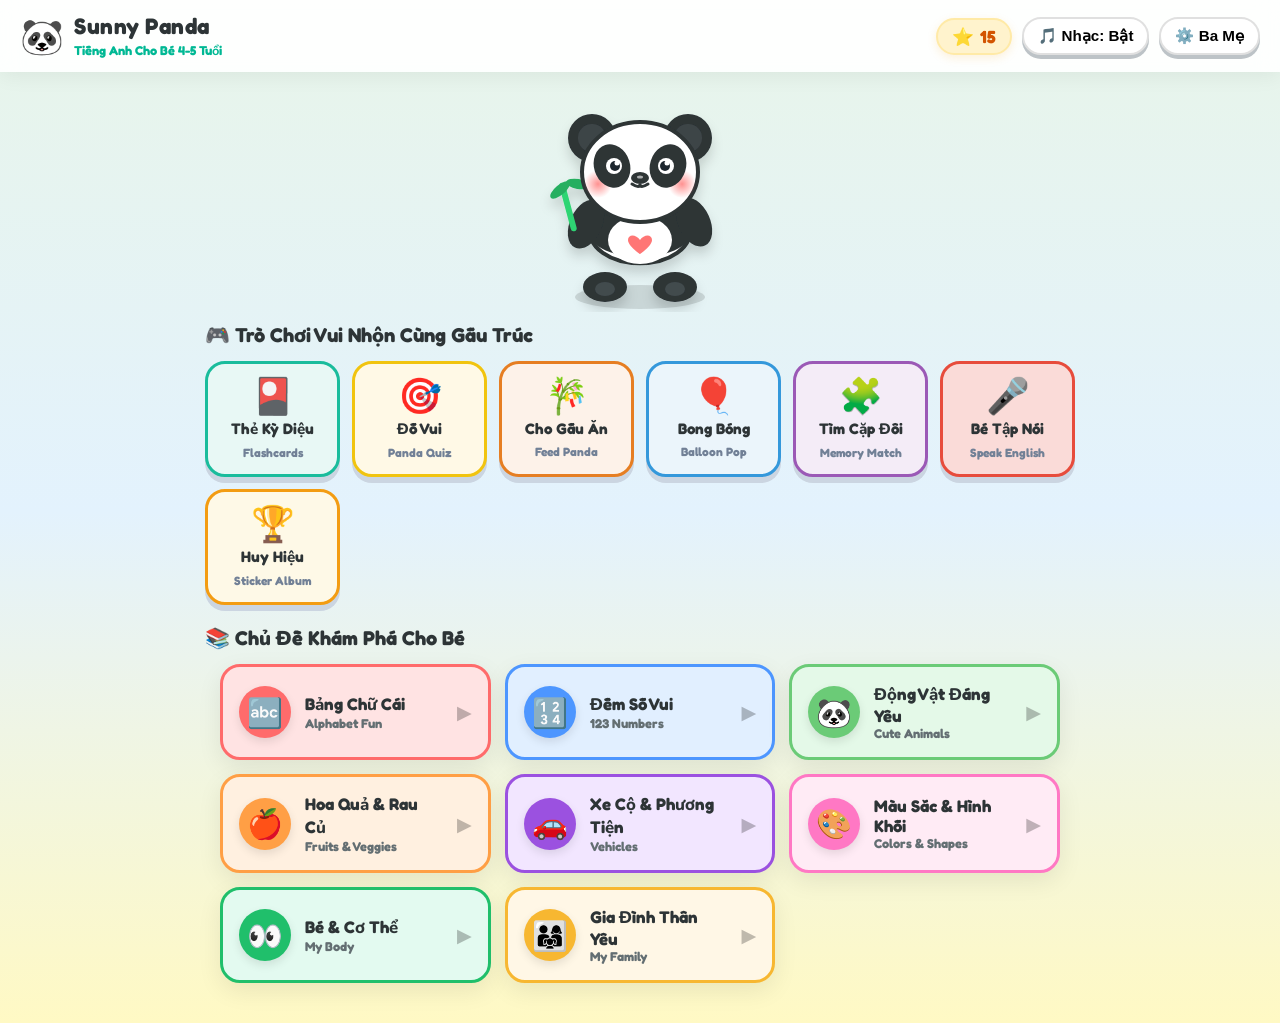
==== commit 7ab2cafe: "Upgrade to Sunny Panda - Kids English Learning Web App (Ages 4-5) with Animated Panda Mascot" ====
--- a/index.html
+++ b/index.html
@@ -1,770 +1,190 @@
-<!DOCTYPE html>
-<html lang="vi">
-
-<head>
-    <meta charset="UTF-8">
-    <meta name="viewport" content="width=device-width, initial-scale=1.0, maximum-scale=1.0, user-scalable=no">
-    <title>Bé học số - Tương tác từng chữ</title>
-    <style>
-        body {
-            font-family: 'Segoe UI', Arial, sans-serif;
-            display: flex;
-            flex-direction: column;
-            align-items: center;
-            justify-content: center;
-            min-height: 100vh;
-            margin: 0;
-            padding: 20px;
-            background-color: #f8f9fa;
-            box-sizing: border-box;
-        }
-
-        .controls {
-            display: flex;
-            gap: 10px;
-            margin-bottom: 20px;
-            width: 100%;
-            max-width: 320px;
-        }
-
-        .control-btn,
-        .lang-select {
-            padding: 10px;
-            font-size: 1rem;
-            border-radius: 10px;
-            border: 2px solid #3498db;
-            background-color: white;
-            cursor: pointer;
-            font-weight: bold;
-            color: #2c3e50;
-            flex: 1;
-            text-align: center;
-            outline: none;
-            font-family: inherit;
-        }
-
-        .control-btn:active {
-            background-color: #f1f2f6;
-        }
-
-        .instruction {
-            color: #95a5a6;
-            font-size: 1.1rem;
-            margin-bottom: 15px;
-            font-weight: bold;
-            text-align: center;
-        }
-
-        /* Khu vực các nút chữ số */
-        .word-container {
-            display: flex;
-            gap: 6px;
-            margin-bottom: 20px;
-            flex-wrap: nowrap;
-            justify-content: center;
-            width: 100%;
-            max-width: 100%;
-        }
-
-        .word-btn {
-            background: white;
-            border: 2px solid #3498db;
-            color: #3498db;
-            padding: 8px 4px;
-            border-radius: 12px;
-            font-weight: 800;
-            font-size: 0.9rem;
-            cursor: pointer;
-            display: flex;
-            flex-direction: column;
-            align-items: center;
-            gap: 5px;
-            transition: all 0.2s;
-            flex: 1 1 0;
-            min-width: 0;
-            word-break: break-word;
-            text-align: center;
-        }
-
-        .word-btn:active {
-            transform: scale(0.9);
-            background-color: #3498db;
-            color: white;
-        }
-
-        .word-btn span {
-            font-size: 0.8rem;
-        }
-
-        /* Icon loa nhỏ */
-
-        /* Khu vực hiển thị số đã bấm */
-        .input-slots {
-            display: flex;
-            gap: 8px;
-            margin-bottom: 30px;
-            flex-wrap: nowrap;
-            justify-content: center;
-            width: 100%;
-        }
-
-        .slot {
-            width: 50px;
-            height: 55px;
-            border-bottom: 5px solid #bdc3c7;
-            font-size: 2rem;
-            font-weight: bold;
-            text-align: center;
-            display: flex;
-            align-items: center;
-            justify-content: center;
-            color: #2c3e50;
-            flex: 0 1 50px;
-        }
-
-        .correct {
-            color: #2ecc71 !important;
-            border-bottom-color: #2ecc71 !important;
-        }
-
-        .wrong {
-            color: #e74c3c !important;
-            border-bottom-color: #e74c3c !important;
-        }
-
-        /* Bàn phím số */
-        .keypad {
-            display: grid;
-            grid-template-columns: repeat(3, 1fr);
-            gap: 12px;
-            width: 100%;
-            max-width: 320px;
-        }
-
-        .keypad button {
-            background-color: #3498db;
-            color: white;
-            border: none;
-            padding: 15px;
-            font-size: 1.5rem;
-            border-radius: 18px;
-            cursor: pointer;
-            box-shadow: 0 5px #2980b9;
-            font-weight: bold;
-        }
-
-        .keypad button:active {
-            box-shadow: 0 0 #2980b9;
-            transform: translateY(4px);
-        }
-
-        .btn-reset {
-            background-color: #f1c40f !important;
-            box-shadow: 0 5px #f39c12 !important;
-        }
-
-        .speak-all-btn {
-            background-color: #2ecc71;
-            color: white;
-            border: none;
-            padding: 10px 20px;
-            font-size: 1.1rem;
-            border-radius: 12px;
-            cursor: pointer;
-            font-weight: bold;
-            margin-bottom: 15px;
-            box-shadow: 0 4px #27ae60;
-            display: flex;
-            align-items: center;
-            gap: 8px;
-            transition: all 0.2s;
-        }
-
-        .speak-all-btn:active {
-            box-shadow: 0 0 #27ae60;
-            transform: translateY(4px);
-        }
-
-        .version-label {
-            position: fixed;
-            bottom: 10px;
-            right: 10px;
-            font-size: 0.8rem;
-            color: #7f8c8d;
-            background: rgba(255, 255, 255, 0.8);
-            padding: 2px 5px;
-            border-radius: 4px;
-            pointer-events: none;
-        }
-
-        @keyframes bounce {
-
-            0%,
-            100% {
-                transform: translateY(0);
-            }
-
-            50% {
-                transform: translateY(-20px);
-            }
-        }
-
-        /* Modal Settings */
-        .modal-overlay {
-            display: none;
-            position: fixed;
-            top: 0;
-            left: 0;
-            width: 100%;
-            height: 100%;
-            background: rgba(0, 0, 0, 0.8);
-            z-index: 2500;
-            justify-content: center;
-            align-items: center;
-            padding: 20px;
-            box-sizing: border-box;
-        }
-
-        .modal-content {
-            background: white;
-            color: #2c3e50;
-            padding: 25px;
-            border-radius: 20px;
-            width: 100%;
-            max-width: 350px;
-            box-shadow: 0 10px 30px rgba(0, 0, 0, 0.5);
-            text-align: center;
-        }
-
-        .modal-content select {
-            width: 100%;
-            padding: 10px;
-            border-radius: 10px;
-            border: 2px solid #bdc3c7;
-            outline: none;
-            font-size: 1rem;
-        }
-
-        .modal-actions {
-            display: flex;
-            gap: 10px;
-            margin-top: 25px;
-        }
-
-        .modal-btn {
-            flex: 1;
-            padding: 12px;
-            border: none;
-            border-radius: 10px;
-            font-size: 1.1rem;
-            font-weight: bold;
-            cursor: pointer;
-            color: white;
-            transition: transform 0.2s;
-        }
-
-        .modal-btn:active {
-            transform: scale(0.95);
-        }
-
-        .btn-save {
-            background: #2ecc71;
-        }
-
-        .btn-cancel {
-            background: #e74c3c;
-        }
-
-        .btn-settings {
-            position: fixed;
-            left: 15px;
-            top: 15px;
-            background: #7f8c8d;
-            color: white;
-            border: 2px solid #95a5a6;
-            padding: 10px 20px;
-            border-radius: 30px;
-            font-weight: bold;
-            cursor: pointer;
-            box-shadow: 0 4px 10px rgba(0, 0, 0, 0.3);
-            z-index: 1000;
-        }
-    </style>
-</head>
-
-<body>
-    <button onclick="showSettingsModal()" class="btn-settings">⚙️ Cài Đặt</button>
-
-    <!-- Modal Cài Đặt TTS -->
-    <div class="modal-overlay" id="settings-modal" style="z-index: 3000;">
-        <div class="modal-content">
-            <h2>⚙️ Cài Đặt Giọng Đọc</h2>
-
-            <div style="text-align: left; margin-bottom: 5px; font-weight:bold;">Nguồn âm thanh:</div>
-            <select id="tts-engine" onchange="updateSettingsUI()">
-                <option value="google">Google Translate (Mạng/Ổn định)</option>
-                <option value="system">Giọng máy tính (Nhiều tuỳ chọn/Offline)</option>
-                <option value="edge">Edge Neural TTS (Cao cấp/Mạng)</option>
-            </select>
-
-            <div id="system-voice-settings" style="display:none; margin-top:15px;">
-                <div style="text-align: left; margin-bottom: 5px; font-weight:bold;">Giọng Tiếng Anh:</div>
-                <select id="voice-en"></select>
-
-                <div style="text-align: left; margin-bottom: 5px; margin-top: 10px; font-weight:bold;">Giọng Tiếng Việt:
-                </div>
-                <select id="voice-vi"></select>
-            </div>
-
-            <div id="edge-voice-settings" style="display:none; margin-top:15px;">
-                <div style="text-align: left; margin-bottom: 5px; font-weight:bold;">Giọng Tiếng Anh (Cao cấp):</div>
-                <select id="edge-en">
-                    <option value="en-US-AnaNeural">Ana (Bé Gái - Mỹ)</option>
-                    <option value="en-US-ChristopherNeural">Christopher (Bé Trai - Mỹ)</option>
-                    <option value="en-US-EricNeural">Eric (Trẻ em - Mỹ)</option>
-                    <option value="en-GB-SoniaNeural">Sonia (Nữ - Anh)</option>
-                    <option value="en-GB-RyanNeural">Ryan (Nam - Anh)</option>
-                    <option value="en-US-JennyNeural">Jenny (Nữ chuẩn - Mỹ)</option>
-                    <option value="en-US-GuyNeural">Guy (Nam chuẩn - Mỹ)</option>
-                </select>
-
-                <div style="text-align: left; margin-bottom: 5px; margin-top: 10px; font-weight:bold;">Giọng Tiếng Việt
-                    (Cao cấp):</div>
-                <select id="edge-vi">
-                    <option value="vi-VN-HoaiMyNeural">Hoài My (Nữ chuẩn)</option>
-                    <option value="vi-VN-NamMinhNeural">Nam Minh (Nam trầm)</option>
-                </select>
-            </div>
-
-            <div style="text-align: left; margin-top: 20px; font-weight:bold;">Tốc độ đọc: <span
-                    id="speed-val">1.0</span>x</div>
-            <input type="range" id="tts-speed" min="0.5" max="2.0" step="0.1" value="1.0"
-                oninput="document.getElementById('speed-val').innerText = this.value"
-                style="width: 100%; height:8px; margin-top:10px; border-radius:5px; appearance: none; background:#ecf0f1; outline:none;">
-
-            <div class="modal-actions">
-                <button class="modal-btn btn-cancel"
-                    onclick="document.getElementById('settings-modal').style.display='none'">Đóng</button>
-                <button class="modal-btn btn-save" onclick="saveSettings()">Lưu & Thử</button>
-            </div>
-        </div>
-    </div>
-    <div id="overlay"
-        style="position: fixed; top:0; left:0; width:100%; height:100%; background:rgba(52, 152, 219, 0.9); z-index:1000; display:flex; align-items:center; justify-content:center; flex-direction:column; color:white;">
-        <h1 style="margin-bottom:20px;">Bé Học Số</h1>
-        <button onclick="startApp()"
-            style="padding: 20px 40px; font-size: 1.5rem; border-radius: 50px; border:none; background:#2ecc71; color:white; font-weight:bold; cursor:pointer; box-shadow: 0 10px #27ae60;">
-            NHẤN ĐỂ BẮT ĐẦU ▶️
-        </button>
-    </div>
-
-    <!-- Màn hình chúc mừng -->
-    <div id="congrat-overlay"
-        style="display: none; position: fixed; top:0; left:0; width:100%; height:100%; background:rgba(0, 0, 0, 0.85); z-index:2000; align-items:center; justify-content:center; flex-direction:column; color:white;">
-        <div style="font-size: 100px; margin-bottom: 20px; animation: bounce 1s infinite;">🎉🏅🎉</div>
-        <h1 id="congrat-msg"
-            style="color: #f1c40f; text-shadow: 0 0 10px #f39c12; font-size: 2.5rem; text-align: center;">Chúc mừng bé!
-        </h1>
-        <button onclick="nextLesson()"
-            style="margin-top: 30px; padding: 15px 35px; font-size: 1.5rem; border-radius: 25px; border:none; background:#e74c3c; color:white; font-weight:bold; cursor:pointer; box-shadow: 0 8px #c0392b;">
-            Chơi tiếp ▶️
-        </button>
-    </div>
-
-    <!-- Nút chuyển sang trang FlashCard -->
-    <div style="width: 100%; max-width: 320px; display: flex; justify-content: flex-end; margin-bottom: 15px;">
-        <a href="flashCard.html"
-            style="background: #9b59b6; color: white; padding: 10px 20px; border-radius: 20px; text-decoration: none; font-weight: bold; box-shadow: 0 4px #8e44ad; font-size: 1.1rem; display: flex; align-items: center; gap: 5px;">
-            🐯 Thẻ Từ Vựng ▶️
-        </a>
-    </div>
-
-    <div class="controls">
-        <button onclick="generateRandomLesson()" class="control-btn">🎲 Random Số</button>
-        <select id="lang-select" onchange="changeLanguage()" class="lang-select">
-            <option value="en">English</option>
-            <option value="vi">Tiếng Việt</option>
-        </select>
-    </div>
-
-    <div class="instruction">NHẤN VÀO CHỮ ĐỂ NGHE:</div>
-
-
-    <button onclick="speakAllNumbers()" class="speak-all-btn">🔊 ĐỌC CẢ 4 SỐ</button>
-
-    <div class="word-container" id="word-container">
-        <!-- Will be generated by JS -->
-    </div>
-
-    <div class="input-slots" id="input-slots">
-        <!-- Will be generated by JS -->
-    </div>
-
-    <div class="keypad">
-        <button onclick="press(1)">1</button>
-        <button onclick="press(2)">2</button>
-        <button onclick="press(3)">3</button>
-        <button onclick="press(4)">4</button>
-        <button onclick="press(5)">5</button>
-        <button onclick="press(6)">6</button>
-        <button onclick="press(7)">7</button>
-        <button onclick="press(8)">8</button>
-        <button onclick="press(9)">9</button>
-        <div style="visibility: hidden;"></div>
-        <button onclick="press(0)">0</button>
-        <button class="btn-reset" onclick="reset()">✕</button>
-        <audio id="ttsAudio"></audio>
-
-        <script>
-            const numWords = {
-                'en': ['Zero', 'One', 'Two', 'Three', 'Four', 'Five', 'Six', 'Seven', 'Eight', 'Nine'],
-                'vi': ['Không', 'Một', 'Hai', 'Ba', 'Bốn', 'Năm', 'Sáu', 'Bảy', 'Tám', 'Chín']
-            };
-
-            let currentLanguage = 'en';
-            let targetNumbers = [];
-            let currentIndex = 0;
-            let ttsAudio;
-            const soundMap = {
-                0: 'sound/Zero.mp3',
-                1: 'sound/One.mp3',
-                2: 'sound/Two.mp3',
-                3: 'sound/Three.mp3',
-                4: 'sound/Four.mp3',
-                5: 'sound/Five.mp3',
-                6: 'sound/Six.mp3',
-                7: 'sound/Seven.mp3',
-                8: 'sound/Eight.mp3',
-                9: 'sound/Nine.mp3'
-            };
-            const speechSupported = 'speechSynthesis' in window;
-
-            // -- SETTINGS LOGIC --
-            let sysVoices = [];
-            let ttsSettings = {
-                engine: 'google',
-                speed: 1.0,
-                voiceEn: '',
-                voiceVi: '',
-                edgeEn: 'en-US-AnaNeural',
-                edgeVi: 'vi-VN-HoaiMyNeural'
-            };
-
-            try {
-                const savedSettings = localStorage.getItem('sunny_tts_settings');
-                if (savedSettings) ttsSettings = JSON.parse(savedSettings);
-            } catch (e) { }
-
-            function populateVoices() {
-                sysVoices = window.speechSynthesis.getVoices();
-                const enSelect = document.getElementById('voice-en');
-                const viSelect = document.getElementById('voice-vi');
-
-                enSelect.innerHTML = '<option value="">-- Mặc định --</option>';
-                viSelect.innerHTML = '<option value="">-- Mặc định --</option>';
-
-                sysVoices.forEach(voice => {
-                    const opt = `<option value="${voice.name}">${voice.name} (${voice.lang || 'Khác'})</option>`;
-                    enSelect.innerHTML += opt;
-                    viSelect.innerHTML += opt;
-                });
-
-                enSelect.value = ttsSettings.voiceEn || '';
-                viSelect.value = ttsSettings.voiceVi || '';
-            }
-
-            if ('speechSynthesis' in window) {
-                speechSynthesis.onvoiceschanged = populateVoices;
-            }
-
-            function showSettingsModal() {
-                document.getElementById('tts-engine').value = ttsSettings.engine;
-                document.getElementById('tts-speed').value = ttsSettings.speed;
-                document.getElementById('speed-val').innerText = ttsSettings.speed;
-                document.getElementById('edge-en').value = ttsSettings.edgeEn || 'en-US-AnaNeural';
-                document.getElementById('edge-vi').value = ttsSettings.edgeVi || 'vi-VN-HoaiMyNeural';
-
-                if (sysVoices.length === 0) populateVoices();
-
-                updateSettingsUI();
-                document.getElementById('settings-modal').style.display = 'flex';
-            }
-
-            function updateSettingsUI() {
-                const engine = document.getElementById('tts-engine').value;
-                document.getElementById('system-voice-settings').style.display = engine === 'system' ? 'block' : 'none';
-                document.getElementById('edge-voice-settings').style.display = engine === 'edge' ? 'block' : 'none';
-            }
-
-            function saveSettings() {
-                ttsSettings.engine = document.getElementById('tts-engine').value;
-                ttsSettings.speed = parseFloat(document.getElementById('tts-speed').value);
-                ttsSettings.voiceEn = document.getElementById('voice-en').value;
-                ttsSettings.voiceVi = document.getElementById('voice-vi').value;
-                ttsSettings.edgeEn = document.getElementById('edge-en').value;
-                ttsSettings.edgeVi = document.getElementById('edge-vi').value;
-
-                localStorage.setItem('sunny_tts_settings', JSON.stringify(ttsSettings));
-                document.getElementById('settings-modal').style.display = 'none';
-
-                speakText(currentLanguage === 'vi' ? 'Đã lưu cấu hình' : 'Settings saved');
-            }
-            // --------------------
-
-            const edgeBlobCache = {};
-            function playEdgeTTS(text, lang, speed) {
-                const voice = lang === 'en' ? (ttsSettings.edgeEn || 'en-US-AnaNeural') : (ttsSettings.edgeVi || 'vi-VN-HoaiMyNeural');
-                const cacheKey = voice + "_" + text;
-                const xmlLang = lang === 'en' ? 'en-US' : 'vi-VN';
-                const fallbackLang = lang === 'en' ? 'en-US' : 'vi-VN';
-
-                if (edgeBlobCache[cacheKey]) {
-                    ttsAudio.src = edgeBlobCache[cacheKey];
-                    ttsAudio.oncanplaythrough = () => {
-                        ttsAudio.playbackRate = speed;
-                        ttsAudio.play().catch(e => { });
-                        ttsAudio.oncanplaythrough = null;
-                    };
-                    return;
-                }
-
-                const ws = new WebSocket("wss://speech.platform.bing.com/consumer/speech/synthesize/readaloud/edge/v1?TrustedClientToken=6A5AA1D4EAFF4E9FB37E23D68491D6F4");
-                let audioParts = [];
-
-                ws.onopen = () => {
-                    const reqId = 'xxxxxxxxxxxx4xxxyxxxxxxxxxxxxxxx'.replace(/[xy]/g, c => (c == 'x' ? Math.random() * 16 | 0 : (Math.random() * 16 | 0 & 0x3 | 0x8)).toString(16));
-                    ws.send(`X-Timestamp:${new Date().toISOString()}\r\nContent-Type:application/json; charset=utf-8\r\nPath:speech.config\r\n\r\n{"context":{"synthesis":{"audio":{"metadataoptions":{"sentenceBoundaryEnabled":"false","wordBoundaryEnabled":"true"},"outputFormat":"audio-24khz-48kbitrate-mono-mp3"}}}}`);
-                    ws.send(`X-RequestId:${reqId}\r\nContent-Type:application/ssml+xml\r\nX-Timestamp:${new Date().toISOString()}\r\nPath:ssml\r\n\r\n<speak version='1.0' xmlns='http://www.w3.org/2001/10/synthesis' xml:lang='${xmlLang}'><voice name='${voice}'>${text}</voice></speak>`);
-                };
-
-                ws.onmessage = async (e) => {
-                    if (typeof e.data === 'string') {
-                        if (e.data.includes('Path:turn.end')) {
-                            ws.close();
-                            const blob = new Blob(audioParts, { type: 'audio/mp3' });
-                            const url = URL.createObjectURL(blob);
-                            edgeBlobCache[cacheKey] = url;
-                            ttsAudio.src = url;
-                            ttsAudio.oncanplaythrough = () => {
-                                ttsAudio.playbackRate = speed;
-                                ttsAudio.play().catch(err => fallbackSpeakText(text, fallbackLang));
-                                ttsAudio.oncanplaythrough = null;
-                            };
-                        }
-                    } else {
-                        const buffer = await e.data.arrayBuffer();
-                        const view = new Uint8Array(buffer);
-                        let headerEnd = -1;
-                        for (let i = 0; i < view.length - 3; i++) {
-                            if (view[i] === 13 && view[i + 1] === 10 && view[i + 2] === 13 && view[i + 3] === 10) {
-                                headerEnd = i + 4;
-                                break;
-                            }
-                        }
-                        if (headerEnd !== -1) audioParts.push(buffer.slice(headerEnd));
-                    }
-                };
-                ws.onerror = () => {
-                    ws.close();
-                    fallbackSpeakText(text, fallbackLang);
-                };
-            }
-
-            function fallbackSpeakText(text, langCode) {
-                if ('speechSynthesis' in window) {
-                    const utterance = new SpeechSynthesisUtterance(text);
-                    utterance.lang = langCode;
-
-                    if (ttsSettings.engine === 'system') {
-                        utterance.rate = ttsSettings.speed;
-                        const targetVoiceName = langCode.startsWith("en") ? ttsSettings.voiceEn : ttsSettings.voiceVi;
-                        if (targetVoiceName && sysVoices.length > 0) {
-                            const matchedVoice = sysVoices.find(v => v.name === targetVoiceName);
-                            if (matchedVoice) utterance.voice = matchedVoice;
-                        }
-                    } else {
-                        utterance.rate = 1.0;
-                    }
-
-                    utterance.pitch = 1.0;
-                    window.speechSynthesis.cancel();
-                    window.speechSynthesis.speak(utterance);
-                }
-            }
-
-            function speakText(text) {
-                if (!ttsAudio) ttsAudio = document.getElementById('ttsAudio');
-
-                if (ttsAudio) ttsAudio.playbackRate = ttsSettings.speed;
-
-                const lang = document.getElementById('lang-select').value;
-                const gLang = lang === 'en' ? 'en' : 'vi'; // Google TTS code
-                const fallbackLang = lang === 'en' ? 'en-US' : 'vi-VN'; // Web Speech API code
-
-                if (ttsSettings.engine === 'system') {
-                    fallbackSpeakText(text, fallbackLang);
-                    return;
-                }
-
-                if (ttsSettings.engine === 'edge') {
-                    playEdgeTTS(text, lang, ttsSettings.speed);
-                    return;
-                }
-
-                if (ttsAudio) {
-                    const url = `https://translate.googleapis.com/translate_tts?ie=UTF-8&client=tw-ob&tl=${gLang}&q=${encodeURIComponent(text)}`;
-                    ttsAudio.src = url;
-                    ttsAudio.play().catch(e => {
-                        console.log("Audio play failed, using fallback:", e);
-                        fallbackSpeakText(text, fallbackLang);
-                    });
-                } else {
-                    fallbackSpeakText(text, fallbackLang);
-                }
-            }
-
-            function playAudioForNumber(num) {
-                const audioSrc = soundMap[num];
-                // Ưu tiên file MP3 chỉ khi dùng Google engine + Tiếng Anh
-                if (ttsSettings.engine === 'google' && currentLanguage === 'en' && audioSrc && ttsAudio) {
-                    ttsAudio.src = audioSrc;
-                    ttsAudio.play().catch(err => {
-                        console.error('Audio file play error:', err);
-                        speakText(numWords[currentLanguage][num]);
-                    });
-                    return;
-                }
-                // Các trường hợp khác (Edge, System, hoặc Tiếng Việt) dùng TTS
-                speakText(numWords[currentLanguage][num]);
-            }
-
-            function speakNum(num) {
-                playAudioForNumber(num);
-            }
-
-            function speakAllNumbers() {
-                const textToSpeak = targetNumbers.map(num => numWords[currentLanguage][num]).join(' ');
-
-                // Chế độ đọc từng số bằng MP3 chỉ áp dụng cho Google + English
-                if (ttsSettings.engine === 'google' && currentLanguage === 'en') {
-                    const sequence = targetNumbers.filter(num => soundMap[num]);
-                    if (sequence.length > 0) {
-                        let index = 0;
-                        ttsAudio.onended = () => {
-                            index += 1;
-                            if (index < sequence.length) {
-                                ttsAudio.src = soundMap[sequence[index]];
-                                ttsAudio.play().catch(err => speakText(textToSpeak));
-                            } else {
-                                ttsAudio.onended = null;
-                            }
-                        };
-                        ttsAudio.src = soundMap[sequence[index]];
-                        ttsAudio.play().catch(err => speakText(textToSpeak));
-                        return;
-                    }
-                }
-
-                // Còn lại dùng TTS đọc nguyên câu
-                speakText(textToSpeak);
-            }
-
-            // Hàm khởi tạo sau khi bé nhấn nút Bắt đầu
-            function startApp() {
-                document.getElementById('overlay').style.display = 'none'; // Ẩn màn hình chờ
-
-                ttsAudio = document.getElementById('ttsAudio');
-                if (ttsAudio) {
-                    ttsAudio.src = "[data-uri]";
-                    ttsAudio.play().catch(e => {
-                        console.warn("Silent unlock failed:", e);
-                    });
-                }
-
-                setTimeout(() => {
-                    speakText(currentLanguage === 'vi' ? 'Chào bé' : 'Hello');
-                }, 300);
-
-                generateRandomLesson();
-            }
-
-            function changeLanguage() {
-                currentLanguage = document.getElementById('lang-select').value;
-                renderWords();
-            }
-
-            function renderWords() {
-                const wordContainer = document.getElementById('word-container');
-                wordContainer.innerHTML = targetNumbers.map(num => {
-                    const word = numWords[currentLanguage][num];
-                    return `<button class="word-btn" onclick="speakNum(${num})">${word.toUpperCase()} <span>🔊</span></button>`;
-                }).join('');
-            }
-
-            function generateRandomLesson() {
-                targetNumbers = Array.from({ length: 4 }, () => Math.floor(Math.random() * 10));
-                currentIndex = 0;
-                renderWords();
-
-                const inputSlots = document.getElementById('input-slots');
-                inputSlots.innerHTML = targetNumbers.map((_, i) => `<div class="slot" id="slot-${i}"></div>`).join('');
-            }
-
-            function press(num) {
-                if (currentIndex >= targetNumbers.length) return;
-                const currentSlot = document.getElementById(`slot-${currentIndex}`);
-                currentSlot.innerText = num;
-
-                if (num === targetNumbers[currentIndex]) {
-                    currentSlot.classList.add('correct');
-                    speakNum(num);
-                } else {
-                    currentSlot.classList.add('wrong');
-                }
-                currentIndex++;
-
-                if (currentIndex === targetNumbers.length) {
-                    checkWinCondition();
-                }
-            }
-
-            function checkWinCondition() {
-                let allCorrect = true;
-                for (let i = 0; i < targetNumbers.length; i++) {
-                    const slot = document.getElementById(`slot-${i}`);
-                    if (!slot.classList.contains('correct')) {
-                        allCorrect = false;
-                        break;
-                    }
-                }
-
-                if (allCorrect) {
-                    setTimeout(() => {
-                        const overlay = document.getElementById('congrat-overlay');
-                        const msg = document.getElementById('congrat-msg');
-                        msg.innerText = currentLanguage === 'vi' ? 'Tuyệt vời!' : 'Excellent!';
-                        overlay.style.display = 'flex';
-                        speakText(currentLanguage === 'vi' ? 'Chúc mừng bé!' : 'Congratulations!');
-                    }, 800);
-                }
-            }
-
-            function nextLesson() {
-                document.getElementById('congrat-overlay').style.display = 'none';
-                generateRandomLesson();
-            }
-
-            function reset() {
-                if (currentIndex > 0) {
-                    currentIndex--;
-                    const slot = document.getElementById(`slot-${currentIndex}`);
-                    slot.innerText = "";
-                    slot.classList.remove('correct', 'wrong');
-                }
-            }
-        </script>
-
-        <div class="version-label" id="debug-version">V26.004 (change voice)</div>
-</body>
-
-</html>+<!DOCTYPE html>
+<html lang="vi">
+
+<head>
+    <meta charset="UTF-8">
+    <meta name="viewport" content="width=device-width, initial-scale=1.0, maximum-scale=1.0, user-scalable=no">
+    <meta name="theme-color" content="#2ED573">
+    <meta name="apple-mobile-web-app-capable" content="yes">
+    <meta name="apple-mobile-web-app-status-bar-style" content="default">
+    <title>Sunny Panda 🐼 - Bé Học Tiếng Anh Cùng Gấu Trúc (4-5 Tuổi)</title>
+
+    <link rel="icon" href="data:image/svg+xml,<svg xmlns='http://www.w3.org/2000/svg' viewBox='0 0 100 100'><text y='.9em' font-size='90'>🐼</text></svg>">
+    <link rel="manifest" href="manifest.json">
+    <link rel="stylesheet" href="css/app.css">
+</head>
+
+<body>
+
+    <!-- TOP NAVIGATION -->
+    <header class="app-navbar">
+        <div class="brand-badge" onclick="sunnyApp.showHome()">
+            <div class="brand-logo-icon">🐼</div>
+            <div class="brand-text">
+                <h1>Sunny Panda</h1>
+                <span>Tiếng Anh Cho Bé 4-5 Tuổi</span>
+            </div>
+        </div>
+
+        <div class="nav-actions">
+            <!-- Stars Earned -->
+            <div class="star-count-container" onclick="sunnyApp.launchStickerAlbum()" title="Xem bộ sưu tập huy hiệu">
+                <span>⭐</span>
+                <span class="star-count-badge">0</span>
+            </div>
+
+            <!-- BGM Toggle -->
+            <button class="btn-header" id="btn-bgm-toggle" title="Bật/Tắt nhạc nền vui nhộn">
+                🎵 Nhạc: Bật
+            </button>
+
+            <!-- Parental Gate -->
+            <button class="btn-header" onclick="sunnyApp.openParentalGate()" title="Cài đặt cho phụ huynh">
+                ⚙️ Ba Mẹ
+            </button>
+        </div>
+    </header>
+
+    <!-- PANDA MASCOT HERO SECTION -->
+    <section class="hero-mascot-section">
+        <div id="panda-mascot-container"></div>
+    </section>
+
+    <!-- MAIN HOME HUB -->
+    <main id="home-area">
+        <!-- Interactive Mini-Games Carousel -->
+        <section class="mini-games-hub">
+            <div class="section-label">🎮 Trò Chơi Vui Nhộn Cùng Gấu Trúc</div>
+            <div class="game-modes-grid">
+                <div class="game-mode-card" onclick="sunnyApp.launchRandomAll()" style="background: #E8F8F5; border-color: #1ABC9C;">
+                    <div class="mode-icon">🎴</div>
+                    <div class="mode-name-vn">Thẻ Kỳ Diệu</div>
+                    <div class="mode-name-en">Flashcards</div>
+                </div>
+
+                <div class="game-mode-card" onclick="sunnyApp.launchQuiz()" style="background: #FFF9E6; border-color: #F1C40F;">
+                    <div class="mode-icon">🎯</div>
+                    <div class="mode-name-vn">Đố Vui</div>
+                    <div class="mode-name-en">Panda Quiz</div>
+                </div>
+
+                <div class="game-mode-card" onclick="sunnyApp.launchFeedPanda()" style="background: #FDF2E9; border-color: #E67E22;">
+                    <div class="mode-icon">🎋</div>
+                    <div class="mode-name-vn">Cho Gấu Ăn</div>
+                    <div class="mode-name-en">Feed Panda</div>
+                </div>
+
+                <div class="game-mode-card" onclick="sunnyApp.launchBalloon()" style="background: #EBF5FB; border-color: #3498DB;">
+                    <div class="mode-icon">🎈</div>
+                    <div class="mode-name-vn">Bong Bóng</div>
+                    <div class="mode-name-en">Balloon Pop</div>
+                </div>
+
+                <div class="game-mode-card" onclick="sunnyApp.launchMemory()" style="background: #F4ECF7; border-color: #9B59B6;">
+                    <div class="mode-icon">🧩</div>
+                    <div class="mode-name-vn">Tìm Cặp Đôi</div>
+                    <div class="mode-name-en">Memory Match</div>
+                </div>
+
+                <div class="game-mode-card" onclick="sunnyApp.launchSpeak()" style="background: #FADBD8; border-color: #E74C3C;">
+                    <div class="mode-icon">🎤</div>
+                    <div class="mode-name-vn">Bé Tập Nói</div>
+                    <div class="mode-name-en">Speak English</div>
+                </div>
+
+                <div class="game-mode-card" onclick="sunnyApp.launchStickerAlbum()" style="background: #FEF9E7; border-color: #F39C12;">
+                    <div class="mode-icon">🏆</div>
+                    <div class="mode-name-vn">Huy Hiệu</div>
+                    <div class="mode-name-en">Sticker Album</div>
+                </div>
+            </div>
+        </section>
+
+        <!-- Topic Categories Explorer -->
+        <section class="mini-games-hub">
+            <div class="section-label">📚 Chủ Đề Khám Phá Cho Bé</div>
+            <div class="categories-container" id="categories-container"></div>
+        </section>
+    </main>
+
+    <!-- DYNAMIC GAME / FLASHCARD AREA -->
+    <main class="game-area" id="game-area"></main>
+
+    <!-- PARENTAL GATE MODAL -->
+    <div class="modal-overlay" id="parental-gate-modal">
+        <div class="modal-box">
+            <h2>Chế Độ Dành Cho Ba Mẹ 👨‍👩‍👧</h2>
+            <p>Vui lòng giải phép tính đơn giản để vào cài đặt:</p>
+            <div class="gate-math" id="gate-question">3 + 4 = ?</div>
+            <input type="number" id="gate-input" class="gate-input-box" placeholder="?">
+            <div class="modal-actions">
+                <button class="btn-modal btn-modal-cancel" onclick="sunnyApp.closeParentalGate()">Hủy</button>
+                <button class="btn-modal btn-modal-submit" onclick="sunnyApp.verifyParentalGate()">Xác Nhận</button>
+            </div>
+        </div>
+    </div>
+
+    <!-- SETTINGS MODAL -->
+    <div class="modal-overlay" id="settings-modal">
+        <div class="modal-box">
+            <h2>⚙️ Cài Đặt Ứng Dụng</h2>
+
+            <div class="setting-item">
+                <label>Nguồn Âm Thanh (TTS):</label>
+                <select id="set-tts-engine" class="setting-select" onchange="sunnyApp.updateSettingsEngineUI()">
+                    <option value="edge">Edge Neural AI (Giọng em bé cực chuẩn)</option>
+                    <option value="google">Google Translate (Ổn định)</option>
+                    <option value="system">Giọng hệ thống (Thiết bị offline)</option>
+                </select>
+            </div>
+
+            <!-- Edge Voices -->
+            <div id="edge-settings-group">
+                <div class="setting-item">
+                    <label>Giọng Tiếng Anh:</label>
+                    <select id="set-edge-en" class="setting-select">
+                        <option value="en-US-AnaNeural">Ana (Bé gái Mỹ - Rất dễ thương)</option>
+                        <option value="en-US-ChristopherNeural">Christopher (Bé trai Mỹ)</option>
+                        <option value="en-US-JennyNeural">Cô Jenny (Nữ chuẩn Mỹ)</option>
+                        <option value="en-GB-SoniaNeural">Cô Sonia (Nữ chuẩn Anh)</option>
+                    </select>
+                </div>
+
+                <div class="setting-item">
+                    <label>Giọng Tiếng Việt:</label>
+                    <select id="set-edge-vi" class="setting-select">
+                        <option value="vi-VN-HoaiMyNeural">Hoài My (Nữ chuẩn truyền cảm)</option>
+                        <option value="vi-VN-NamMinhNeural">Nam Minh (Nam ấm áp)</option>
+                    </select>
+                </div>
+            </div>
+
+            <!-- Speed Slider -->
+            <div class="setting-item">
+                <label>Tốc độ đọc giọng: <span id="set-speed-val">0.9</span>x</label>
+                <input type="range" id="set-speed" min="0.6" max="1.2" step="0.05" value="0.9" class="setting-range" oninput="document.getElementById('set-speed-val').textContent = this.value">
+            </div>
+
+            <!-- Reset Stars -->
+            <div class="setting-item" style="margin-top: 15px;">
+                <button type="button" class="btn-header" style="width: 100%; justify-content: center; color: #E74C3C;" onclick="sunnyApp.resetStars()">
+                    🔄 Đặt lại số ngôi sao của bé
+                </button>
+            </div>
+
+            <div class="modal-actions" style="margin-top: 20px;">
+                <button class="btn-modal btn-modal-cancel" onclick="sunnyApp.closeSettings()">Đóng</button>
+                <button class="btn-modal btn-modal-submit" onclick="sunnyApp.saveSettings()">Lưu Cài Đặt</button>
+            </div>
+        </div>
+    </div>
+
+    <!-- SCRIPTS -->
+    <script src="js/data.js"></script>
+    <script src="js/audio.js"></script>
+    <script src="js/mascot.js"></script>
+    <script src="js/games.js"></script>
+    <script src="js/app.js"></script>
+</body>
+
+</html>
--- a/css/app.css
+++ b/css/app.css
@@ -0,0 +1,1407 @@
+/* ============================================================
+   SUNNY PANDA - Kids English Learning App Stylesheet
+   Designed for 4-5 Year Olds: Playful, High-Contrast, Chunky & Cute
+   ============================================================ */
+
+@import url('https://fonts.googleapis.com/css2?family=Fredoka:wght@400;600;700&family=Nunito:wght@700;900&display=swap');
+
+:root {
+    --primary-bg: #F0F9FF;
+    --card-bg: #FFFFFF;
+    --text-dark: #2C3E50;
+    --panda-black: #2D3436;
+    --sunny-yellow: #FFD32A;
+    --coral-red: #FF4757;
+    --mint-green: #2ED573;
+    --sky-blue: #1E90FF;
+    --candy-purple: #9B51E0;
+    --soft-shadow: 0 8px 24px rgba(0, 0, 0, 0.08);
+    --btn-shadow: 0 6px 0px rgba(0, 0, 0, 0.15);
+    --radius-xl: 28px;
+    --radius-lg: 20px;
+    --radius-md: 14px;
+}
+
+* {
+    box-sizing: border-box;
+    -webkit-tap-highlight-color: transparent;
+    user-select: none;
+}
+
+body {
+    margin: 0;
+    padding: 0;
+    font-family: 'Fredoka', 'Nunito', 'Segoe UI', system-ui, sans-serif;
+    background: linear-gradient(180deg, #E8F5E9 0%, #E3F2FD 50%, #FFF9C4 100%);
+    min-height: 100vh;
+    color: var(--text-dark);
+    overflow-x: hidden;
+}
+
+/* ==========================================
+   TOP NAVIGATION BAR
+   ========================================== */
+
+.app-navbar {
+    display: flex;
+    justify-content: space-between;
+    align-items: center;
+    padding: 12px 20px;
+    background: rgba(255, 255, 255, 0.92);
+    backdrop-filter: blur(10px);
+    box-shadow: 0 4px 20px rgba(0, 0, 0, 0.06);
+    position: sticky;
+    top: 0;
+    z-index: 1000;
+}
+
+.brand-badge {
+    display: flex;
+    align-items: center;
+    gap: 10px;
+    cursor: pointer;
+}
+
+.brand-logo-icon {
+    font-size: 2.2rem;
+    animation: gentleWiggle 3s infinite ease-in-out;
+}
+
+.brand-text h1 {
+    margin: 0;
+    font-size: 1.4rem;
+    font-weight: 900;
+    color: #2D3436;
+    letter-spacing: 0.5px;
+}
+
+.brand-text span {
+    font-size: 0.8rem;
+    color: #00B894;
+    font-weight: 700;
+}
+
+.nav-actions {
+    display: flex;
+    align-items: center;
+    gap: 10px;
+}
+
+.star-count-container {
+    background: #FFF3CD;
+    border: 2px solid #FFEAA7;
+    padding: 6px 14px;
+    border-radius: 30px;
+    font-weight: 800;
+    font-size: 1.1rem;
+    color: #D35400;
+    display: flex;
+    align-items: center;
+    gap: 6px;
+    box-shadow: 0 3px 10px rgba(243, 156, 18, 0.15);
+}
+
+.btn-header {
+    background: white;
+    border: 2px solid #E0E0E0;
+    padding: 8px 14px;
+    border-radius: 20px;
+    font-size: 0.95rem;
+    font-weight: 700;
+    cursor: pointer;
+    box-shadow: 0 4px 0 #BDC3C7;
+    transition: all 0.15s ease;
+    display: flex;
+    align-items: center;
+    gap: 6px;
+}
+
+.btn-header:active {
+    transform: translateY(3px);
+    box-shadow: 0 1px 0 #BDC3C7;
+}
+
+.btn-header.btn-muted {
+    opacity: 0.6;
+    background: #FAFAFA;
+}
+
+/* ==========================================
+   HERO / MASCOT SECTION
+   ========================================== */
+
+.hero-mascot-section {
+    display: flex;
+    flex-direction: column;
+    align-items: center;
+    justify-content: center;
+    padding: 20px 15px 10px 15px;
+    position: relative;
+}
+
+.panda-wrapper {
+    position: relative;
+    width: 200px;
+    height: 220px;
+    cursor: pointer;
+    transition: transform 0.2s cubic-bezier(0.175, 0.885, 0.32, 1.275);
+}
+
+.panda-wrapper:active {
+    transform: scale(0.94);
+}
+
+/* Speech Bubble */
+.panda-bubble {
+    position: absolute;
+    bottom: 92%;
+    left: 50%;
+    transform: translateX(-50%) scale(0.9);
+    background: #FFFFFF;
+    border: 3px solid #2D3436;
+    border-radius: 22px;
+    padding: 10px 18px;
+    width: max-content;
+    max-width: 290px;
+    box-shadow: 0 8px 25px rgba(0, 0, 0, 0.12);
+    display: flex;
+    flex-direction: column;
+    align-items: center;
+    text-align: center;
+    pointer-events: none;
+    opacity: 0;
+    transition: all 0.3s cubic-bezier(0.175, 0.885, 0.32, 1.275);
+    z-index: 50;
+}
+
+.panda-bubble::after {
+    content: '';
+    position: absolute;
+    bottom: -12px;
+    left: 50%;
+    transform: translateX(-50%);
+    border-width: 12px 10px 0;
+    border-style: solid;
+    border-color: #2D3436 transparent;
+    display: block;
+    width: 0;
+}
+
+.panda-bubble::before {
+    content: '';
+    position: absolute;
+    bottom: -8px;
+    left: 50%;
+    transform: translateX(-50%);
+    border-width: 9px 8px 0;
+    border-style: solid;
+    border-color: #FFFFFF transparent;
+    display: block;
+    width: 0;
+    z-index: 1;
+}
+
+.panda-bubble.show {
+    opacity: 1;
+    transform: translateX(-50%) scale(1);
+}
+
+.bubble-en {
+    font-size: 1.1rem;
+    font-weight: 800;
+    color: #2D3436;
+    line-height: 1.2;
+}
+
+.bubble-vn {
+    font-size: 0.85rem;
+    font-weight: 700;
+    color: #00B894;
+    margin-top: 3px;
+}
+
+/* Mascot SVG Animation Keyframes */
+.panda-blinking {
+    animation: blinkEyes 0.22s ease-in-out;
+}
+
+.panda-ear-wiggle {
+    animation: earWiggle 0.6s ease-in-out;
+}
+
+.panda-tickled {
+    animation: tickleBounce 0.8s ease-in-out;
+}
+
+.mood-cheer .arm-left {
+    transform: translateY(-20px) rotate(-35deg);
+    transition: transform 0.3s;
+}
+
+.mood-cheer .arm-right {
+    transform: translateY(-20px) rotate(35deg);
+    transition: transform 0.3s;
+}
+
+.mood-cheer .panda-wrapper {
+    animation: cheerJump 0.6s infinite alternate;
+}
+
+.mood-eat .panda-bamboo {
+    animation: chewBamboo 0.4s infinite alternate;
+}
+
+@keyframes blinkEyes {
+    0%, 100% { transform: scaleY(1); }
+    50% { transform: scaleY(0.05); }
+}
+
+@keyframes earWiggle {
+    0%, 100% { transform: rotate(0deg); }
+    25% { transform: rotate(-12deg); }
+    75% { transform: rotate(12deg); }
+}
+
+@keyframes tickleBounce {
+    0%, 100% { transform: scale(1); }
+    30% { transform: scale(1.12) rotate(-6deg); }
+    60% { transform: scale(1.12) rotate(6deg); }
+}
+
+@keyframes cheerJump {
+    0% { transform: translateY(0); }
+    100% { transform: translateY(-15px); }
+}
+
+@keyframes chewBamboo {
+    0% { transform: rotate(-5deg) translateY(0); }
+    100% { transform: rotate(5deg) translateY(-8px); }
+}
+
+@keyframes gentleWiggle {
+    0%, 100% { transform: rotate(0deg); }
+    25% { transform: rotate(-6deg); }
+    75% { transform: rotate(6deg); }
+}
+
+/* Confetti */
+.panda-confetti {
+    position: fixed;
+    width: 12px;
+    height: 12px;
+    border-radius: 3px;
+    pointer-events: none;
+    z-index: 9999;
+    animation: fallConfetti 1.8s forwards ease-out;
+}
+
+@keyframes fallConfetti {
+    0% { transform: translateY(0) rotate(0deg); opacity: 1; }
+    100% { transform: translateY(70vh) rotate(720deg); opacity: 0; }
+}
+
+/* Floating Star Burst */
+.star-burst-fly {
+    position: fixed;
+    font-size: 2.2rem;
+    font-weight: 900;
+    color: #F1C40F;
+    text-shadow: 0 4px 10px rgba(0, 0, 0, 0.2);
+    z-index: 10000;
+    pointer-events: none;
+    animation: flyStarUp 1.2s forwards cubic-bezier(0.175, 0.885, 0.32, 1.275);
+}
+
+@keyframes flyStarUp {
+    0% { transform: translate(-50%, -50%) scale(0.5); opacity: 0; }
+    30% { transform: translate(-50%, -80%) scale(1.4); opacity: 1; }
+    100% { transform: translate(-50%, -180%) scale(0.8); opacity: 0; }
+}
+
+/* ==========================================
+   MINI-GAME LAUNCHER CAROUSEL
+   ========================================== */
+
+.mini-games-hub {
+    max-width: 900px;
+    margin: 0 auto 20px auto;
+    padding: 0 15px;
+}
+
+.section-label {
+    font-size: 1.25rem;
+    font-weight: 900;
+    color: #2D3436;
+    margin-bottom: 12px;
+    display: flex;
+    align-items: center;
+    gap: 8px;
+}
+
+.game-modes-grid {
+    display: grid;
+    grid-template-columns: repeat(auto-fit, minmax(130px, 1fr));
+    gap: 12px;
+}
+
+.game-mode-card {
+    background: #FFFFFF;
+    border-radius: var(--radius-lg);
+    padding: 14px 10px;
+    text-align: center;
+    cursor: pointer;
+    border: 3px solid #E2E8F0;
+    box-shadow: 0 6px 0px #CBD5E1;
+    transition: all 0.15s ease;
+    display: flex;
+    flex-direction: column;
+    align-items: center;
+    gap: 6px;
+}
+
+.game-mode-card:hover {
+    transform: translateY(-4px);
+    box-shadow: 0 10px 0px #CBD5E1;
+}
+
+.game-mode-card:active {
+    transform: translateY(3px);
+    box-shadow: 0 2px 0px #CBD5E1;
+}
+
+.mode-icon {
+    font-size: 2.2rem;
+    line-height: 1;
+}
+
+.mode-name-vn {
+    font-size: 0.95rem;
+    font-weight: 800;
+    color: #2D3436;
+}
+
+.mode-name-en {
+    font-size: 0.75rem;
+    font-weight: 700;
+    color: #718096;
+}
+
+/* ==========================================
+   CATEGORIES GRID
+   ========================================== */
+
+.categories-container {
+    max-width: 900px;
+    margin: 0 auto 40px auto;
+    padding: 0 15px;
+    display: grid;
+    grid-template-columns: repeat(auto-fill, minmax(200px, 1fr));
+    gap: 14px;
+}
+
+.category-card {
+    border-radius: var(--radius-lg);
+    border: 3px solid transparent;
+    padding: 16px;
+    display: flex;
+    align-items: center;
+    gap: 14px;
+    cursor: pointer;
+    box-shadow: var(--soft-shadow);
+    transition: all 0.2s cubic-bezier(0.175, 0.885, 0.32, 1.275);
+}
+
+.category-card:hover {
+    transform: scale(1.03);
+}
+
+.category-card:active {
+    transform: scale(0.96);
+}
+
+.cat-icon-wrap {
+    width: 52px;
+    height: 52px;
+    border-radius: 50%;
+    display: flex;
+    align-items: center;
+    justify-content: center;
+    flex-shrink: 0;
+    box-shadow: 0 4px 10px rgba(0, 0, 0, 0.1);
+}
+
+.cat-icon {
+    font-size: 1.8rem;
+}
+
+.cat-info {
+    flex: 1;
+}
+
+.cat-name-vn {
+    font-size: 1.05rem;
+    font-weight: 800;
+    color: #2D3436;
+}
+
+.cat-name-en {
+    font-size: 0.8rem;
+    font-weight: 700;
+    color: #636E72;
+}
+
+.cat-play-arrow {
+    font-size: 1.2rem;
+    color: rgba(0, 0, 0, 0.25);
+    font-weight: bold;
+}
+
+/* ==========================================
+   GAME AREA / ACTIVE SCREENS
+   ========================================== */
+
+.game-area {
+    display: none;
+    max-width: 650px;
+    margin: 10px auto 40px auto;
+    padding: 0 15px;
+}
+
+.game-header {
+    display: flex;
+    justify-content: space-between;
+    align-items: center;
+    margin-bottom: 20px;
+}
+
+.game-title {
+    font-size: 1.3rem;
+    font-weight: 900;
+    color: #2D3436;
+}
+
+.nav-btn {
+    border: none;
+    background: white;
+    border-radius: 20px;
+    padding: 10px 16px;
+    font-size: 1.1rem;
+    font-weight: 800;
+    cursor: pointer;
+    box-shadow: 0 4px 0 #CBD5E1;
+    transition: all 0.15s ease;
+}
+
+.nav-btn:active {
+    transform: translateY(3px);
+    box-shadow: 0 1px 0 #CBD5E1;
+}
+
+.btn-round {
+    border-radius: 50%;
+    width: 48px;
+    height: 48px;
+    display: flex;
+    align-items: center;
+    justify-content: center;
+    padding: 0;
+}
+
+/* ==========================================
+   1. FLASHCARD 3D COMPONENT
+   ========================================== */
+
+.card-scene {
+    perspective: 1000px;
+    margin: 0 auto 20px auto;
+    max-width: 380px;
+    height: 440px;
+}
+
+.card-3d {
+    width: 100%;
+    height: 100%;
+    position: relative;
+    transform-style: preserve-3d;
+    transition: transform 0.6s cubic-bezier(0.175, 0.885, 0.32, 1.275);
+    cursor: pointer;
+}
+
+.card-3d.is-flipped {
+    transform: rotateY(180deg);
+}
+
+.card-face {
+    position: absolute;
+    width: 100%;
+    height: 100%;
+    backface-visibility: hidden;
+    border-radius: var(--radius-xl);
+    padding: 24px;
+    box-shadow: 0 15px 35px rgba(0, 0, 0, 0.1);
+    display: flex;
+    flex-direction: column;
+    align-items: center;
+    justify-content: space-between;
+    text-align: center;
+    box-sizing: border-box;
+}
+
+.card-front {
+    background: #FFFFFF;
+    border: 4px solid #FFEAA7;
+}
+
+.card-back {
+    background: linear-gradient(135deg, #FFF9C4 0%, #FFE082 100%);
+    border: 4px solid #F39C12;
+    transform: rotateY(180deg);
+}
+
+.card-media-box {
+    position: relative;
+    width: 250px;
+    height: 250px;
+    border-radius: 24px;
+    overflow: hidden;
+    box-shadow: 0 8px 20px rgba(0, 0, 0, 0.08);
+    background: #F8F9FA;
+}
+
+.card-photo {
+    width: 100%;
+    height: 100%;
+    object-fit: cover;
+}
+
+.card-emoji-badge {
+    position: absolute;
+    bottom: 10px;
+    right: 10px;
+    font-size: 2rem;
+    background: rgba(255, 255, 255, 0.9);
+    border-radius: 50%;
+    padding: 4px 8px;
+    box-shadow: 0 4px 8px rgba(0, 0, 0, 0.15);
+}
+
+.card-word-en {
+    font-size: 2.4rem;
+    font-weight: 900;
+    color: #2D3436;
+    letter-spacing: 1px;
+    margin-top: 10px;
+}
+
+.card-ipa {
+    font-size: 1.1rem;
+    color: #718096;
+    font-weight: 600;
+}
+
+.card-flip-hint {
+    font-size: 0.85rem;
+    color: #A0AEC0;
+    font-weight: 700;
+}
+
+/* Back of card */
+.back-emoji {
+    font-size: 5rem;
+    margin-top: 20px;
+}
+
+.back-word-vn {
+    font-size: 2.2rem;
+    font-weight: 900;
+    color: #D35400;
+}
+
+.back-sentence-en {
+    font-size: 1.2rem;
+    font-weight: 700;
+    color: #2D3436;
+    padding: 0 15px;
+    line-height: 1.4;
+}
+
+.back-hint {
+    font-size: 1rem;
+    font-weight: 800;
+    color: #27AE60;
+}
+
+/* Audio Action Bar */
+.card-audio-bar {
+    display: flex;
+    justify-content: center;
+    gap: 12px;
+    margin-bottom: 20px;
+}
+
+.btn-voice-en, .btn-voice-slow, .btn-voice-vn {
+    border: none;
+    border-radius: 30px;
+    padding: 12px 20px;
+    font-size: 1rem;
+    font-weight: 800;
+    color: white;
+    cursor: pointer;
+    display: flex;
+    align-items: center;
+    gap: 8px;
+    transition: all 0.15s ease;
+}
+
+.btn-voice-en {
+    background: #2ED573;
+    box-shadow: 0 5px 0 #26AF61;
+}
+
+.btn-voice-slow {
+    background: #FFA502;
+    box-shadow: 0 5px 0 #E67E22;
+}
+
+.btn-voice-vn {
+    background: #FF4757;
+    box-shadow: 0 5px 0 #D63031;
+}
+
+.btn-voice-en:active, .btn-voice-slow:active, .btn-voice-vn:active {
+    transform: translateY(4px);
+    box-shadow: 0 1px 0 rgba(0, 0, 0, 0.2);
+}
+
+/* Card Nav Bar */
+.card-nav-bar {
+    display: flex;
+    justify-content: center;
+    align-items: center;
+    gap: 20px;
+}
+
+.nav-arrow-btn {
+    width: 60px;
+    height: 60px;
+    border-radius: 50%;
+    border: none;
+    background: #FFFFFF;
+    color: #2D3436;
+    font-size: 1.5rem;
+    font-weight: bold;
+    cursor: pointer;
+    box-shadow: 0 6px 0 #CBD5E1;
+    transition: all 0.15s ease;
+}
+
+.nav-arrow-btn:active {
+    transform: translateY(4px);
+    box-shadow: 0 2px 0 #CBD5E1;
+}
+
+.card-counter {
+    font-size: 1.2rem;
+    font-weight: 800;
+    color: #718096;
+}
+
+/* ==========================================
+   2. QUIZ MODE COMPONENT
+   ========================================== */
+
+.quiz-zone {
+    text-align: center;
+}
+
+.quiz-question-box {
+    background: #FFFFFF;
+    border-radius: var(--radius-xl);
+    padding: 22px;
+    border: 4px solid #E2E8F0;
+    box-shadow: var(--soft-shadow);
+    margin-bottom: 25px;
+}
+
+.quiz-prompt-en {
+    font-size: 1.8rem;
+    font-weight: 900;
+    color: #2D3436;
+}
+
+.highlight-word {
+    color: #1E90FF;
+    text-decoration: underline wavy #FFD32A;
+}
+
+.quiz-prompt-vn {
+    font-size: 1.1rem;
+    font-weight: 700;
+    color: #00B894;
+    margin-top: 6px;
+}
+
+.btn-quiz-hear {
+    margin-top: 12px;
+    background: #F1F2F6;
+    border: 2px solid #CBD5E1;
+    padding: 8px 16px;
+    border-radius: 20px;
+    font-weight: 800;
+    font-size: 0.95rem;
+    cursor: pointer;
+}
+
+.quiz-choices-grid {
+    display: grid;
+    grid-template-columns: repeat(auto-fit, minmax(160px, 1fr));
+    gap: 16px;
+}
+
+.quiz-choice-card {
+    background: #FFFFFF;
+    border-radius: var(--radius-xl);
+    padding: 16px;
+    border: 4px solid #E2E8F0;
+    box-shadow: 0 8px 0 #CBD5E1;
+    cursor: pointer;
+    transition: all 0.2s cubic-bezier(0.175, 0.885, 0.32, 1.275);
+    display: flex;
+    flex-direction: column;
+    align-items: center;
+}
+
+.quiz-choice-card:hover {
+    transform: translateY(-4px);
+    box-shadow: 0 12px 0 #CBD5E1;
+}
+
+.quiz-choice-card:active {
+    transform: translateY(4px);
+    box-shadow: 0 2px 0 #CBD5E1;
+}
+
+.choice-img-wrap {
+    position: relative;
+    width: 140px;
+    height: 140px;
+    border-radius: 20px;
+    overflow: hidden;
+    background: #F8F9FA;
+}
+
+.choice-img-wrap img {
+    width: 100%;
+    height: 100%;
+    object-fit: cover;
+}
+
+.choice-emoji {
+    position: absolute;
+    bottom: 6px;
+    right: 6px;
+    font-size: 1.6rem;
+}
+
+.choice-label {
+    font-size: 1.3rem;
+    font-weight: 900;
+    color: #2D3436;
+    margin-top: 10px;
+}
+
+.choice-correct {
+    border-color: #2ED573 !important;
+    background: #E4F9E8 !important;
+    animation: correctPulse 0.6s ease;
+}
+
+.choice-wrong {
+    border-color: #FF4757 !important;
+    animation: wrongShake 0.5s ease;
+}
+
+@keyframes correctPulse {
+    0% { transform: scale(1); }
+    50% { transform: scale(1.08); }
+    100% { transform: scale(1); }
+}
+
+@keyframes wrongShake {
+    0%, 100% { transform: translateX(0); }
+    20%, 60% { transform: translateX(-8px); }
+    40%, 80% { transform: translateX(8px); }
+}
+
+/* ==========================================
+   3. FEED THE PANDA COMPONENT
+   ========================================== */
+
+.feed-zone {
+    text-align: center;
+}
+
+.feed-panda-box {
+    background: linear-gradient(180deg, #E8F5E9 0%, #C8E6C9 100%);
+    border: 4px solid #81C784;
+    border-radius: var(--radius-xl);
+    padding: 25px;
+    box-shadow: var(--soft-shadow);
+    margin-bottom: 20px;
+    display: flex;
+    flex-direction: column;
+    align-items: center;
+}
+
+.feed-bubble {
+    background: white;
+    border-radius: 20px;
+    padding: 10px 18px;
+    font-size: 1.15rem;
+    font-weight: 800;
+    color: #2D3436;
+    box-shadow: 0 4px 12px rgba(0, 0, 0, 0.08);
+    margin-bottom: 15px;
+}
+
+.feed-panda-avatar {
+    width: 140px;
+    height: 140px;
+    background: white;
+    border: 5px solid #2D3436;
+    border-radius: 50%;
+    display: flex;
+    align-items: center;
+    justify-content: center;
+    font-size: 5rem;
+    box-shadow: 0 10px 25px rgba(0, 0, 0, 0.15);
+}
+
+.feed-instruction {
+    font-size: 1.4rem;
+    font-weight: 900;
+    color: #2D3436;
+    margin-bottom: 20px;
+}
+
+.feed-instruction strong {
+    color: #FF4757;
+    font-size: 1.6rem;
+}
+
+.feed-food-tray {
+    display: flex;
+    justify-content: center;
+    gap: 16px;
+    flex-wrap: wrap;
+}
+
+.feed-food-item {
+    background: white;
+    border: 4px solid #FFEAA7;
+    border-radius: var(--radius-lg);
+    padding: 16px 20px;
+    min-width: 120px;
+    box-shadow: 0 8px 0 #F39C12;
+    cursor: pointer;
+    transition: all 0.2s cubic-bezier(0.175, 0.885, 0.32, 1.275);
+    display: flex;
+    flex-direction: column;
+    align-items: center;
+}
+
+.feed-food-item:hover {
+    transform: translateY(-4px) scale(1.05);
+}
+
+.feed-food-item:active {
+    transform: translateY(4px);
+    box-shadow: 0 2px 0 #F39C12;
+}
+
+.food-emoji {
+    font-size: 3.2rem;
+}
+
+.food-name {
+    font-size: 1.2rem;
+    font-weight: 900;
+    color: #2D3436;
+    margin-top: 6px;
+}
+
+.food-eaten {
+    animation: eatenFly 0.5s forwards ease-in;
+}
+
+.food-rejected {
+    animation: wrongShake 0.5s ease;
+}
+
+@keyframes eatenFly {
+    0% { transform: translateY(0) scale(1); opacity: 1; }
+    50% { transform: translateY(-60px) scale(1.2); }
+    100% { transform: translateY(-120px) scale(0); opacity: 0; }
+}
+
+/* ==========================================
+   4. BALLOON POP COMPONENT
+   ========================================== */
+
+.balloon-zone {
+    height: 520px;
+    background: linear-gradient(180deg, #81ECEC 0%, #74B9FF 100%);
+    border-radius: var(--radius-xl);
+    position: relative;
+    overflow: hidden;
+    border: 4px solid #0984E3;
+    box-shadow: var(--soft-shadow);
+}
+
+.balloon-mission {
+    background: rgba(255, 255, 255, 0.9);
+    padding: 10px 18px;
+    border-radius: 30px;
+    font-size: 1.2rem;
+    font-weight: 800;
+    color: #2D3436;
+    width: max-content;
+    margin: 10px auto;
+    display: flex;
+    align-items: center;
+    gap: 10px;
+    box-shadow: 0 4px 15px rgba(0, 0, 0, 0.1);
+}
+
+.balloon-target-display {
+    font-size: 1.8rem;
+    font-weight: 900;
+    color: #D63031;
+}
+
+.btn-bubble-voice {
+    background: #FFEAA7;
+    border: none;
+    padding: 4px 10px;
+    border-radius: 14px;
+    font-weight: 700;
+    cursor: pointer;
+}
+
+.sky-area {
+    position: relative;
+    width: 100%;
+    height: 420px;
+}
+
+.floating-balloon {
+    position: absolute;
+    bottom: -90px;
+    width: 80px;
+    height: 95px;
+    border-radius: 50% 50% 50% 50% / 40% 40% 60% 60%;
+    display: flex;
+    align-items: center;
+    justify-content: center;
+    color: white;
+    font-size: 2rem;
+    font-weight: 900;
+    cursor: pointer;
+    box-shadow: inset -6px -6px 12px rgba(0, 0, 0, 0.15), 0 8px 20px rgba(0, 0, 0, 0.15);
+    animation: floatUp 6s linear forwards;
+}
+
+.balloon-string {
+    position: absolute;
+    top: 100%;
+    left: 50%;
+    width: 2px;
+    height: 35px;
+    background: rgba(255, 255, 255, 0.8);
+}
+
+.balloon-popped {
+    animation: popDisappear 0.25s forwards ease-out;
+}
+
+@keyframes floatUp {
+    0% { transform: translateY(0) rotate(0deg); }
+    100% { transform: translateY(-640px) rotate(15deg); }
+}
+
+@keyframes popDisappear {
+    0% { transform: scale(1); opacity: 1; }
+    50% { transform: scale(1.4); }
+    100% { transform: scale(0); opacity: 0; }
+}
+
+/* ==========================================
+   5. MEMORY MATCH COMPONENT
+   ========================================== */
+
+.memory-zone {
+    text-align: center;
+}
+
+.memory-instruction {
+    font-size: 1.2rem;
+    font-weight: 800;
+    color: #718096;
+    margin-bottom: 20px;
+}
+
+.memory-grid {
+    display: grid;
+    grid-template-columns: repeat(3, 1fr);
+    gap: 14px;
+    max-width: 440px;
+    margin: 0 auto;
+}
+
+.memory-card {
+    height: 125px;
+    perspective: 1000px;
+    cursor: pointer;
+}
+
+.mem-inner {
+    position: relative;
+    width: 100%;
+    height: 100%;
+    transform-style: preserve-3d;
+    transition: transform 0.5s cubic-bezier(0.175, 0.885, 0.32, 1.275);
+}
+
+.memory-card.is-flipped .mem-inner,
+.memory-card.is-matched .mem-inner {
+    transform: rotateY(180deg);
+}
+
+.mem-front, .mem-back {
+    position: absolute;
+    width: 100%;
+    height: 100%;
+    backface-visibility: hidden;
+    border-radius: var(--radius-lg);
+    display: flex;
+    flex-direction: column;
+    align-items: center;
+    justify-content: center;
+    box-shadow: 0 6px 15px rgba(0, 0, 0, 0.08);
+}
+
+.mem-front {
+    background: #FFFFFF;
+    border: 3px solid #CBD5E1;
+    font-size: 2.2rem;
+}
+
+.mem-back {
+    background: #E8F5E9;
+    border: 3px solid #2ED573;
+    transform: rotateY(180deg);
+}
+
+.mem-emoji {
+    font-size: 2.6rem;
+}
+
+.mem-word {
+    font-size: 0.95rem;
+    font-weight: 900;
+    color: #2D3436;
+}
+
+.memory-card.is-matched .mem-back {
+    background: #FFF9C4;
+    border-color: #F1C40F;
+}
+
+/* ==========================================
+   6. SPEAKING PRACTICE COMPONENT
+   ========================================== */
+
+.speak-zone {
+    text-align: center;
+}
+
+.speak-card {
+    background: white;
+    border-radius: var(--radius-xl);
+    padding: 24px;
+    max-width: 320px;
+    margin: 0 auto 20px auto;
+    border: 4px solid #E2E8F0;
+    box-shadow: var(--soft-shadow);
+}
+
+.speak-photo {
+    width: 180px;
+    height: 180px;
+    border-radius: 20px;
+    object-fit: cover;
+    margin-bottom: 12px;
+}
+
+.speak-word-en {
+    font-size: 2.4rem;
+    font-weight: 900;
+    color: #2D3436;
+}
+
+.speak-word-vn {
+    font-size: 1.2rem;
+    font-weight: 800;
+    color: #718096;
+    margin-bottom: 14px;
+}
+
+.btn-speak-listen {
+    background: #E1EFFF;
+    color: #1E90FF;
+    border: 2px solid #1E90FF;
+    padding: 8px 18px;
+    border-radius: 20px;
+    font-size: 1rem;
+    font-weight: 800;
+    cursor: pointer;
+}
+
+.mic-container {
+    display: flex;
+    flex-direction: column;
+    align-items: center;
+    gap: 12px;
+}
+
+.btn-mic {
+    width: 90px;
+    height: 90px;
+    border-radius: 50%;
+    border: none;
+    background: #FF4757;
+    color: white;
+    font-size: 3rem;
+    cursor: pointer;
+    box-shadow: 0 8px 0 #D63031, 0 10px 25px rgba(255, 71, 87, 0.4);
+    display: flex;
+    align-items: center;
+    justify-content: center;
+    transition: all 0.2s cubic-bezier(0.175, 0.885, 0.32, 1.275);
+}
+
+.btn-mic:active, .btn-mic.mic-active {
+    transform: translateY(6px);
+    box-shadow: 0 2px 0 #D63031;
+    background: #FF6B81;
+    animation: micPulse 1s infinite alternate;
+}
+
+@keyframes micPulse {
+    0% { transform: scale(1); }
+    100% { transform: scale(1.1); }
+}
+
+.mic-status {
+    font-size: 1.1rem;
+    font-weight: 800;
+    color: #718096;
+}
+
+/* ==========================================
+   7. STICKER ALBUM COMPONENT
+   ========================================== */
+
+.sticker-zone {
+    text-align: center;
+}
+
+.sticker-intro {
+    font-size: 1.1rem;
+    font-weight: 700;
+    color: #718096;
+    margin-bottom: 20px;
+}
+
+.stickers-grid {
+    display: grid;
+    grid-template-columns: repeat(auto-fill, minmax(140px, 1fr));
+    gap: 14px;
+}
+
+.sticker-card {
+    background: white;
+    border-radius: var(--radius-lg);
+    padding: 16px;
+    border: 3px solid #E2E8F0;
+    box-shadow: var(--soft-shadow);
+    cursor: pointer;
+    transition: transform 0.2s;
+    display: flex;
+    flex-direction: column;
+    align-items: center;
+    gap: 8px;
+}
+
+.sticker-card.unlocked {
+    border-color: #F1C40F;
+    background: #FFFDF0;
+}
+
+.sticker-card.locked {
+    opacity: 0.6;
+    filter: grayscale(80%);
+}
+
+.sticker-card:hover {
+    transform: scale(1.05);
+}
+
+.sticker-badge-icon {
+    font-size: 3.2rem;
+}
+
+.sticker-name {
+    font-size: 1rem;
+    font-weight: 800;
+    color: #2D3436;
+}
+
+.sticker-req {
+    font-size: 0.85rem;
+    font-weight: 700;
+    color: #E67E22;
+}
+
+/* ==========================================
+   MODALS (PARENTAL GATE, SETTINGS)
+   ========================================== */
+
+.modal-overlay {
+    display: none;
+    position: fixed;
+    top: 0;
+    left: 0;
+    width: 100vw;
+    height: 100vh;
+    background: rgba(0, 0, 0, 0.6);
+    backdrop-filter: blur(5px);
+    z-index: 10000;
+    align-items: center;
+    justify-content: center;
+    padding: 20px;
+}
+
+.modal-box {
+    background: white;
+    border-radius: var(--radius-xl);
+    padding: 25px;
+    width: 100%;
+    max-width: 400px;
+    box-shadow: 0 20px 40px rgba(0, 0, 0, 0.2);
+    text-align: center;
+}
+
+.modal-box h2 {
+    margin-top: 0;
+    font-size: 1.6rem;
+    color: #2D3436;
+}
+
+.gate-math {
+    font-size: 2.2rem;
+    font-weight: 900;
+    color: #1E90FF;
+    margin: 15px 0;
+}
+
+.gate-input-box {
+    width: 120px;
+    height: 55px;
+    font-size: 1.8rem;
+    font-weight: 900;
+    text-align: center;
+    border: 3px solid #CBD5E1;
+    border-radius: 16px;
+    outline: none;
+    margin-bottom: 20px;
+}
+
+.gate-input-box:focus {
+    border-color: #1E90FF;
+}
+
+.modal-actions {
+    display: flex;
+    gap: 10px;
+    justify-content: center;
+}
+
+.btn-modal {
+    padding: 12px 22px;
+    border-radius: 16px;
+    font-size: 1.05rem;
+    font-weight: 800;
+    border: none;
+    cursor: pointer;
+}
+
+.btn-modal-cancel {
+    background: #E2E8F0;
+    color: #4A5568;
+}
+
+.btn-modal-submit {
+    background: #2ED573;
+    color: white;
+}
+
+/* Settings Form Controls */
+.setting-item {
+    text-align: left;
+    margin-bottom: 14px;
+}
+
+.setting-item label {
+    display: block;
+    font-size: 0.95rem;
+    font-weight: 800;
+    color: #2D3436;
+    margin-bottom: 4px;
+}
+
+.setting-select, .setting-range {
+    width: 100%;
+    padding: 10px;
+    border-radius: 12px;
+    border: 2px solid #CBD5E1;
+    font-size: 1rem;
+    font-family: inherit;
+    outline: none;
+}
+
+/* ==========================================
+   MOBILE & RESPONSIVE TWEAKS
+   ========================================== */
+
+@media (max-width: 600px) {
+    .brand-text h1 {
+        font-size: 1.15rem;
+    }
+    .panda-wrapper {
+        width: 170px;
+        height: 190px;
+    }
+    .card-scene {
+        height: 400px;
+    }
+    .card-word-en {
+        font-size: 2rem;
+    }
+    .quiz-prompt-en {
+        font-size: 1.5rem;
+    }
+    .game-modes-grid {
+        grid-template-columns: repeat(3, 1fr);
+    }
+}
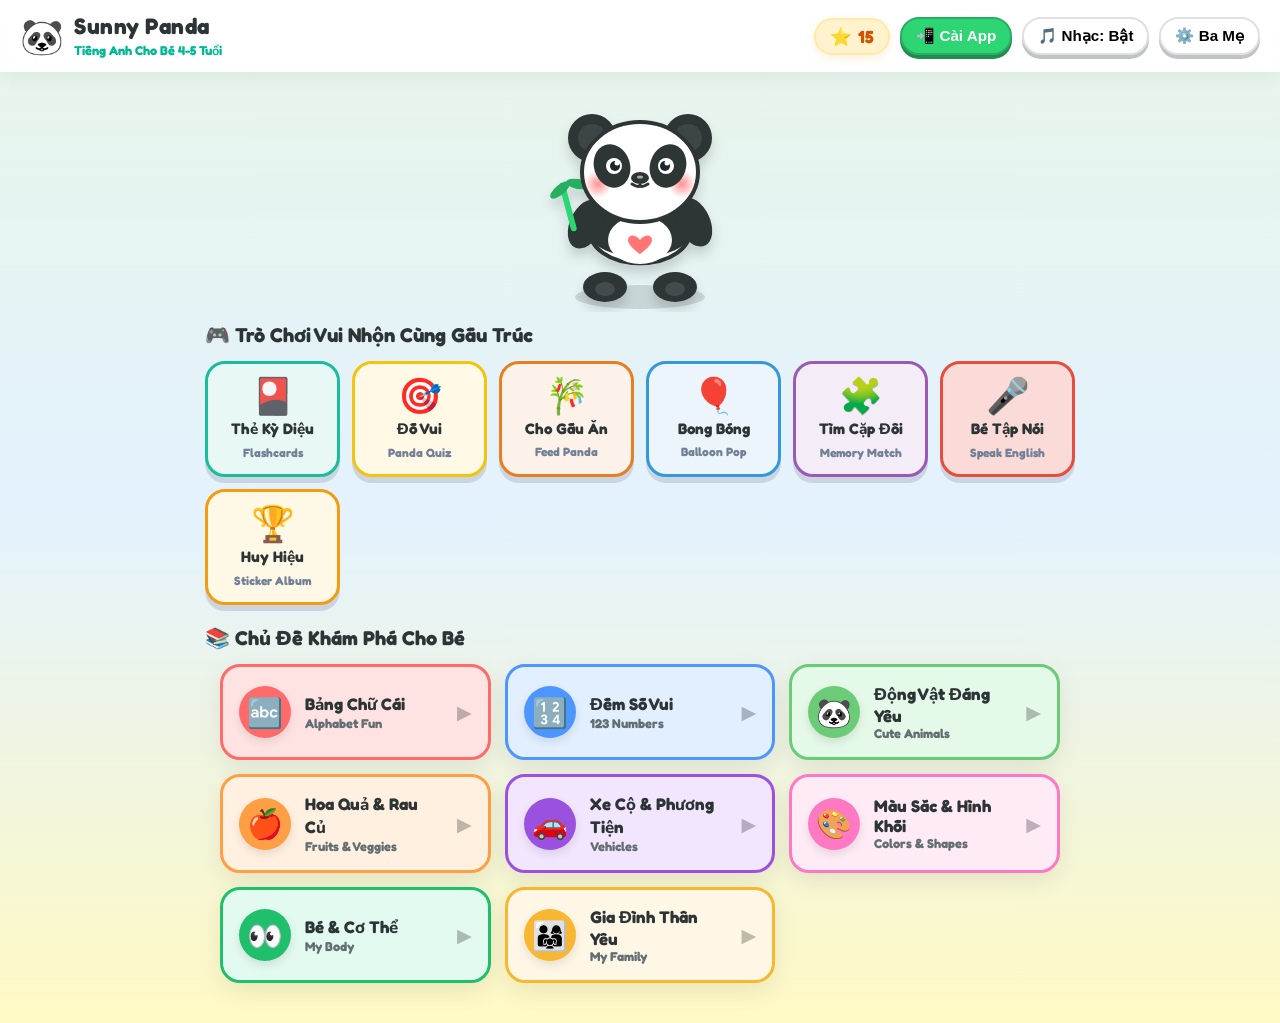
==== commit defcb48c: "Add PWA installation support, Service Worker offline caching, and cute Panda app icons" ====
--- a/index.html
+++ b/index.html
@@ -10,6 +10,7 @@
     <title>Sunny Panda 🐼 - Bé Học Tiếng Anh Cùng Gấu Trúc (4-5 Tuổi)</title>
 
     <link rel="icon" href="data:image/svg+xml,<svg xmlns='http://www.w3.org/2000/svg' viewBox='0 0 100 100'><text y='.9em' font-size='90'>🐼</text></svg>">
+    <link rel="apple-touch-icon" href="images/icon-192.png">
     <link rel="manifest" href="manifest.json">
     <link rel="stylesheet" href="css/app.css">
 </head>
@@ -32,6 +33,11 @@
                 <span>⭐</span>
                 <span class="star-count-badge">0</span>
             </div>
+
+            <!-- Install PWA App Button -->
+            <button class="btn-header" id="btn-pwa-install" onclick="promptInstallPWA()" style="background:#2ED573; color:white; border-color:#26AF61; box-shadow:0 4px 0 #218c4e;" title="Cài đặt ứng dụng về máy">
+                📲 Cài App
+            </button>
 
             <!-- BGM Toggle -->
             <button class="btn-header" id="btn-bgm-toggle" title="Bật/Tắt nhạc nền vui nhộn">
@@ -185,6 +191,53 @@
     <script src="js/mascot.js"></script>
     <script src="js/games.js"></script>
     <script src="js/app.js"></script>
+
+    <!-- PWA INSTALLATION & SERVICE WORKER -->
+    <script>
+        let deferredInstallPrompt = null;
+        const installBtn = document.getElementById('btn-pwa-install');
+
+        // Capture PWA install event on Chrome / Edge / Android
+        window.addEventListener('beforeinstallprompt', (e) => {
+            e.preventDefault();
+            deferredInstallPrompt = e;
+            if (installBtn) installBtn.style.display = 'flex';
+        });
+
+        function promptInstallPWA() {
+            if (deferredInstallPrompt) {
+                deferredInstallPrompt.prompt();
+                deferredInstallPrompt.userChoice.then((choiceResult) => {
+                    if (choiceResult.outcome === 'accepted') {
+                        if (installBtn) installBtn.style.display = 'none';
+                    }
+                    deferredInstallPrompt = null;
+                });
+            } else {
+                // If on iOS or browser already installed
+                const isIOS = /iPad|iPhone|iPod/.test(navigator.userAgent) && !window.MSStream;
+                if (isIOS) {
+                    alert("👉 Cách cài đặt trên iPad/iPhone:\n1. Bấm nút Chia sẻ (biểu tượng ô vuông mũi tên lên ⎋)\n2. Chọn 'Thêm vào màn hình chính' (Add to Home Screen)!");
+                } else {
+                    alert("👉 Bạn có thể cài đặt bằng cách bấm biểu tượng 'Cài đặt ứng dụng' (Install app) trên thanh địa chỉ của trình duyệt Chrome hoặc Edge!");
+                }
+            }
+        }
+
+        window.addEventListener('appinstalled', () => {
+            if (installBtn) installBtn.style.display = 'none';
+            deferredInstallPrompt = null;
+        });
+
+        // Register Service Worker
+        if ('serviceWorker' in navigator) {
+            window.addEventListener('load', () => {
+                navigator.serviceWorker.register('./sw.js').catch((err) => {
+                    console.log('SW registration failed:', err);
+                });
+            });
+        }
+    </script>
 </body>
 
 </html>
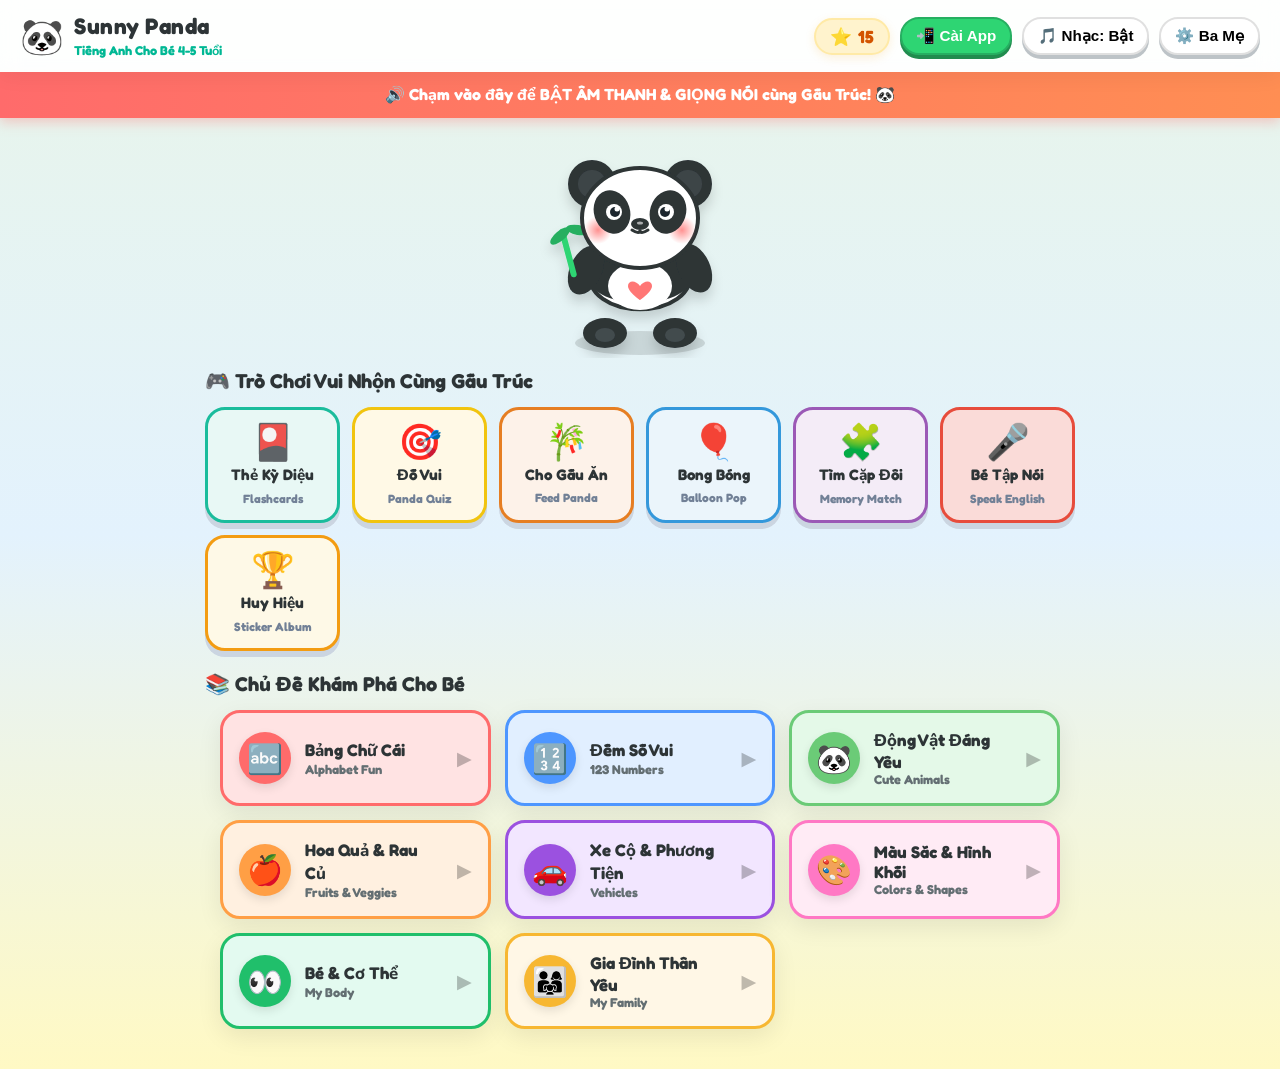
==== commit 30a28cb1: "Fix audio playback: auto-unlock audio on user gesture, prioritize Web Speech API, add audio start ba" ====
--- a/index.html
+++ b/index.html
@@ -50,6 +50,11 @@
             </button>
         </div>
     </header>
+
+    <!-- AUDIO UNLOCK PROMPT BANNER -->
+    <div id="audio-starter-banner" onclick="startAudioExperience()" style="background: linear-gradient(90deg, #FF6B6B, #FF8E53); color: white; padding: 12px 16px; text-align: center; font-weight: 800; cursor: pointer; display: flex; align-items: center; justify-content: center; gap: 8px; font-size: 1rem; box-shadow: 0 4px 12px rgba(255, 107, 107, 0.35); animation: pulseBanner 2s infinite alternate;">
+        <span>🔊 Chạm vào đây để BẬT ÂM THANH & GIỌNG NÓI cùng Gấu Trúc! 🐼</span>
+    </div>
 
     <!-- PANDA MASCOT HERO SECTION -->
     <section class="hero-mascot-section">
@@ -138,10 +143,17 @@
             <div class="setting-item">
                 <label>Nguồn Âm Thanh (TTS):</label>
                 <select id="set-tts-engine" class="setting-select" onchange="sunnyApp.updateSettingsEngineUI()">
-                    <option value="edge">Edge Neural AI (Giọng em bé cực chuẩn)</option>
-                    <option value="google">Google Translate (Ổn định)</option>
-                    <option value="system">Giọng hệ thống (Thiết bị offline)</option>
+                    <option value="system">Giọng hệ thống Web Speech (Khuyên dùng - Nhanh & Ổn định nhất)</option>
+                    <option value="edge">Edge Neural AI (Giọng em bé trực tuyến)</option>
+                    <option value="google">Google Translate TTS (Dự phòng)</option>
                 </select>
+            </div>
+
+            <!-- Test Audio Button -->
+            <div class="setting-item">
+                <button type="button" class="btn-header" style="width: 100%; justify-content: center; background: #2ED573; color: white; border-color: #26AF61;" onclick="sunnyApp.testAudioInSettings()">
+                    🔊 Bấm Thử Âm Thanh & Giọng Đọc Ngay
+                </button>
             </div>
 
             <!-- Edge Voices -->
--- a/css/app.css
+++ b/css/app.css
@@ -1405,3 +1405,8 @@
         grid-template-columns: repeat(3, 1fr);
     }
 }
+
+@keyframes pulseBanner {
+    0% { transform: scale(1); filter: brightness(1); }
+    100% { transform: scale(1.02); filter: brightness(1.08); }
+}
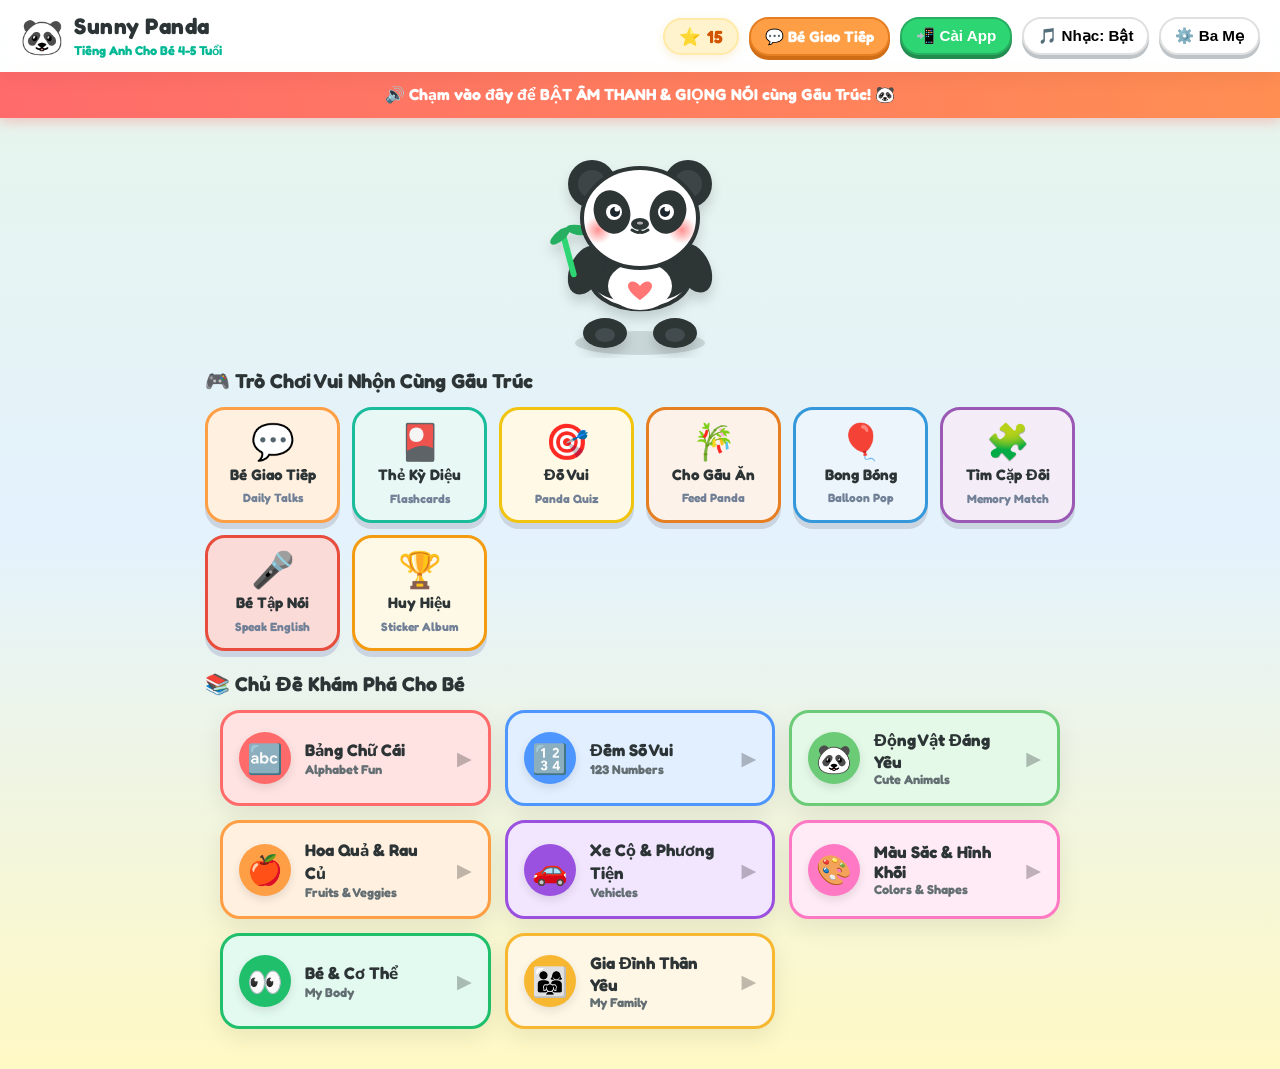
==== commit 92575674: "Add Daily English Conversation page for kids with interactive role-play chat and 81 studio-quality M" ====
--- a/index.html
+++ b/index.html
@@ -34,6 +34,11 @@
                 <span class="star-count-badge">0</span>
             </div>
 
+            <!-- Daily Conversation Page -->
+            <a href="conversation.html" class="btn-header" style="text-decoration:none; background:#FF9F45; color:white; border-color:#E67E22; box-shadow:0 4px 0 #cf6d17;" title="Học các câu giao tiếp hàng ngày cho bé">
+                💬 Bé Giao Tiếp
+            </a>
+
             <!-- Install PWA App Button -->
             <button class="btn-header" id="btn-pwa-install" onclick="promptInstallPWA()" style="background:#2ED573; color:white; border-color:#26AF61; box-shadow:0 4px 0 #218c4e;" title="Cài đặt ứng dụng về máy">
                 📲 Cài App
@@ -50,6 +55,9 @@
             </button>
         </div>
     </header>
+
+    <!-- MASTER AUDIO ELEMENT (Pre-unlocked for iOS & Android) -->
+    <audio id="masterAudio" preload="auto"></audio>
 
     <!-- AUDIO UNLOCK PROMPT BANNER -->
     <div id="audio-starter-banner" onclick="startAudioExperience()" style="background: linear-gradient(90deg, #FF6B6B, #FF8E53); color: white; padding: 12px 16px; text-align: center; font-weight: 800; cursor: pointer; display: flex; align-items: center; justify-content: center; gap: 8px; font-size: 1rem; box-shadow: 0 4px 12px rgba(255, 107, 107, 0.35); animation: pulseBanner 2s infinite alternate;">
@@ -67,6 +75,12 @@
         <section class="mini-games-hub">
             <div class="section-label">🎮 Trò Chơi Vui Nhộn Cùng Gấu Trúc</div>
             <div class="game-modes-grid">
+                <a href="conversation.html" class="game-mode-card" style="background: #FFF0E0; border-color: #FF9F45; text-decoration: none; color: inherit;">
+                    <div class="mode-icon">💬</div>
+                    <div class="mode-name-vn">Bé Giao Tiếp</div>
+                    <div class="mode-name-en">Daily Talks</div>
+                </a>
+
                 <div class="game-mode-card" onclick="sunnyApp.launchRandomAll()" style="background: #E8F8F5; border-color: #1ABC9C;">
                     <div class="mode-icon">🎴</div>
                     <div class="mode-name-vn">Thẻ Kỳ Diệu</div>
--- a/css/app.css
+++ b/css/app.css
@@ -1410,3 +1410,307 @@
     0% { transform: scale(1); filter: brightness(1); }
     100% { transform: scale(1.02); filter: brightness(1.08); }
 }
+
+.playing-audio {
+    transform: scale(1.06) !important;
+    box-shadow: 0 0 20px rgba(46, 213, 115, 0.7) !important;
+    border-color: #2ed573 !important;
+    transition: all 0.2s ease !important;
+}
+
+/* ==========================================
+   DAILY CONVERSATION STYLES FOR KIDS
+   ========================================== */
+
+.convo-container {
+    max-width: 750px;
+    margin: 15px auto 40px auto;
+    padding: 0 15px;
+}
+
+.convo-mode-tabs {
+    display: flex;
+    background: #E2E8F0;
+    border-radius: 30px;
+    padding: 5px;
+    margin-bottom: 20px;
+    gap: 6px;
+}
+
+.convo-tab-btn {
+    flex: 1;
+    padding: 12px 16px;
+    border: none;
+    border-radius: 25px;
+    font-size: 1.05rem;
+    font-weight: 800;
+    font-family: inherit;
+    cursor: pointer;
+    background: transparent;
+    color: #64748B;
+    transition: all 0.2s ease;
+    display: flex;
+    align-items: center;
+    justify-content: center;
+    gap: 8px;
+}
+
+.convo-tab-btn.active {
+    background: white;
+    color: #1E293B;
+    box-shadow: 0 4px 10px rgba(0, 0, 0, 0.08);
+}
+
+.convo-phrase-card {
+    background: white;
+    border-radius: 30px;
+    border: 4px solid #E2E8F0;
+    box-shadow: 0 12px 0 #CBD5E1, 0 16px 30px rgba(0, 0, 0, 0.08);
+    padding: 30px 20px;
+    text-align: center;
+    margin-bottom: 25px;
+    position: relative;
+    transition: all 0.2s ease;
+}
+
+.convo-emoji-large {
+    font-size: 4.5rem;
+    margin-bottom: 12px;
+    animation: gentleFloat 3s infinite ease-in-out;
+    display: inline-block;
+}
+
+.convo-context-badge {
+    display: inline-block;
+    padding: 6px 16px;
+    background: #F1F5F9;
+    border-radius: 20px;
+    font-size: 0.9rem;
+    font-weight: 700;
+    color: #64748B;
+    margin-bottom: 16px;
+}
+
+.convo-en-text {
+    font-size: 2.4rem;
+    font-weight: 900;
+    color: #1E293B;
+    margin-bottom: 8px;
+    line-height: 1.25;
+    cursor: pointer;
+    transition: transform 0.15s ease;
+}
+
+.convo-en-text:active {
+    transform: scale(0.97);
+}
+
+.convo-ipa-text {
+    font-size: 1.15rem;
+    color: #94A3B8;
+    font-weight: 600;
+    margin-bottom: 12px;
+}
+
+.convo-vn-text {
+    font-size: 1.4rem;
+    font-weight: 800;
+    color: #00B894;
+    margin-bottom: 25px;
+}
+
+.convo-audio-controls {
+    display: flex;
+    justify-content: center;
+    gap: 12px;
+    flex-wrap: wrap;
+    margin-bottom: 15px;
+}
+
+.btn-convo-play {
+    background: #1E90FF;
+    color: white;
+    border: 3px solid #0984E3;
+    box-shadow: 0 5px 0 #0984E3;
+    padding: 12px 24px;
+    border-radius: 25px;
+    font-size: 1.1rem;
+    font-weight: 900;
+    cursor: pointer;
+    display: flex;
+    align-items: center;
+    gap: 8px;
+    transition: all 0.15s ease;
+}
+
+.btn-convo-play:active {
+    transform: translateY(3px);
+    box-shadow: 0 2px 0 #0984E3;
+}
+
+.btn-convo-slow {
+    background: #FFA502;
+    color: white;
+    border: 3px solid #E67E22;
+    box-shadow: 0 5px 0 #E67E22;
+    padding: 12px 18px;
+    border-radius: 25px;
+    font-size: 1rem;
+    font-weight: 800;
+    cursor: pointer;
+    display: flex;
+    align-items: center;
+    gap: 6px;
+    transition: all 0.15s ease;
+}
+
+.btn-convo-slow:active {
+    transform: translateY(3px);
+    box-shadow: 0 2px 0 #E67E22;
+}
+
+.btn-convo-mic {
+    background: #FF4757;
+    color: white;
+    border: 3px solid #D63031;
+    box-shadow: 0 5px 0 #D63031;
+    padding: 12px 22px;
+    border-radius: 25px;
+    font-size: 1.05rem;
+    font-weight: 800;
+    cursor: pointer;
+    display: flex;
+    align-items: center;
+    gap: 8px;
+    transition: all 0.15s ease;
+}
+
+.btn-convo-mic.listening {
+    animation: micPulse 1s infinite alternate;
+    background: #2ED573;
+    border-color: #26AF61;
+    box-shadow: 0 5px 0 #26AF61;
+}
+
+@keyframes micPulse {
+    0% { transform: scale(1); }
+    100% { transform: scale(1.08); box-shadow: 0 0 25px rgba(46, 213, 115, 0.8); }
+}
+
+.convo-feedback-box {
+    margin-top: 15px;
+    padding: 12px;
+    border-radius: 16px;
+    font-weight: 800;
+    display: none;
+}
+
+.convo-feedback-box.success {
+    display: block;
+    background: #E8F8F5;
+    color: #1ABC9C;
+    border: 2px dashed #1ABC9C;
+}
+
+/* Chat Role-play Mode */
+.chat-dialogue-screen {
+    background: white;
+    border-radius: 30px;
+    border: 4px solid #E2E8F0;
+    box-shadow: 0 12px 0 #CBD5E1;
+    padding: 25px 20px;
+    min-height: 480px;
+    display: flex;
+    flex-direction: column;
+}
+
+.chat-message-list {
+    flex: 1;
+    display: flex;
+    flex-direction: column;
+    gap: 18px;
+    margin-bottom: 20px;
+    max-height: 400px;
+    overflow-y: auto;
+    padding-right: 5px;
+}
+
+.chat-bubble-row {
+    display: flex;
+    align-items: flex-end;
+    gap: 12px;
+    animation: popIn 0.3s ease;
+}
+
+.chat-bubble-row.panda {
+    justify-content: flex-start;
+}
+
+.chat-bubble-row.kid {
+    justify-content: flex-end;
+    flex-direction: row-reverse;
+}
+
+.chat-avatar {
+    width: 48px;
+    height: 48px;
+    border-radius: 50%;
+    background: #FFEAA7;
+    display: flex;
+    align-items: center;
+    justify-content: center;
+    font-size: 1.8rem;
+    box-shadow: 0 3px 6px rgba(0,0,0,0.1);
+    flex-shrink: 0;
+}
+
+.chat-bubble {
+    max-width: 75%;
+    padding: 14px 18px;
+    border-radius: 22px;
+    cursor: pointer;
+    position: relative;
+    box-shadow: 0 4px 12px rgba(0, 0, 0, 0.06);
+    transition: transform 0.15s ease;
+}
+
+.chat-bubble:active {
+    transform: scale(0.98);
+}
+
+.chat-bubble.panda {
+    background: #E8F4FD;
+    border: 2px solid #74B9FF;
+    border-bottom-left-radius: 4px;
+}
+
+.chat-bubble.kid {
+    background: #E3FAF0;
+    border: 2px solid #55EFC4;
+    border-bottom-right-radius: 4px;
+}
+
+.chat-bubble-en {
+    font-size: 1.3rem;
+    font-weight: 900;
+    color: #1E293B;
+    margin-bottom: 4px;
+    display: flex;
+    align-items: center;
+    gap: 6px;
+}
+
+.chat-bubble-vn {
+    font-size: 0.95rem;
+    font-weight: 700;
+    color: #64748B;
+}
+
+.chat-actions-bar {
+    display: flex;
+    gap: 10px;
+    justify-content: center;
+    padding-top: 15px;
+    border-top: 2px dashed #E2E8F0;
+}
+
